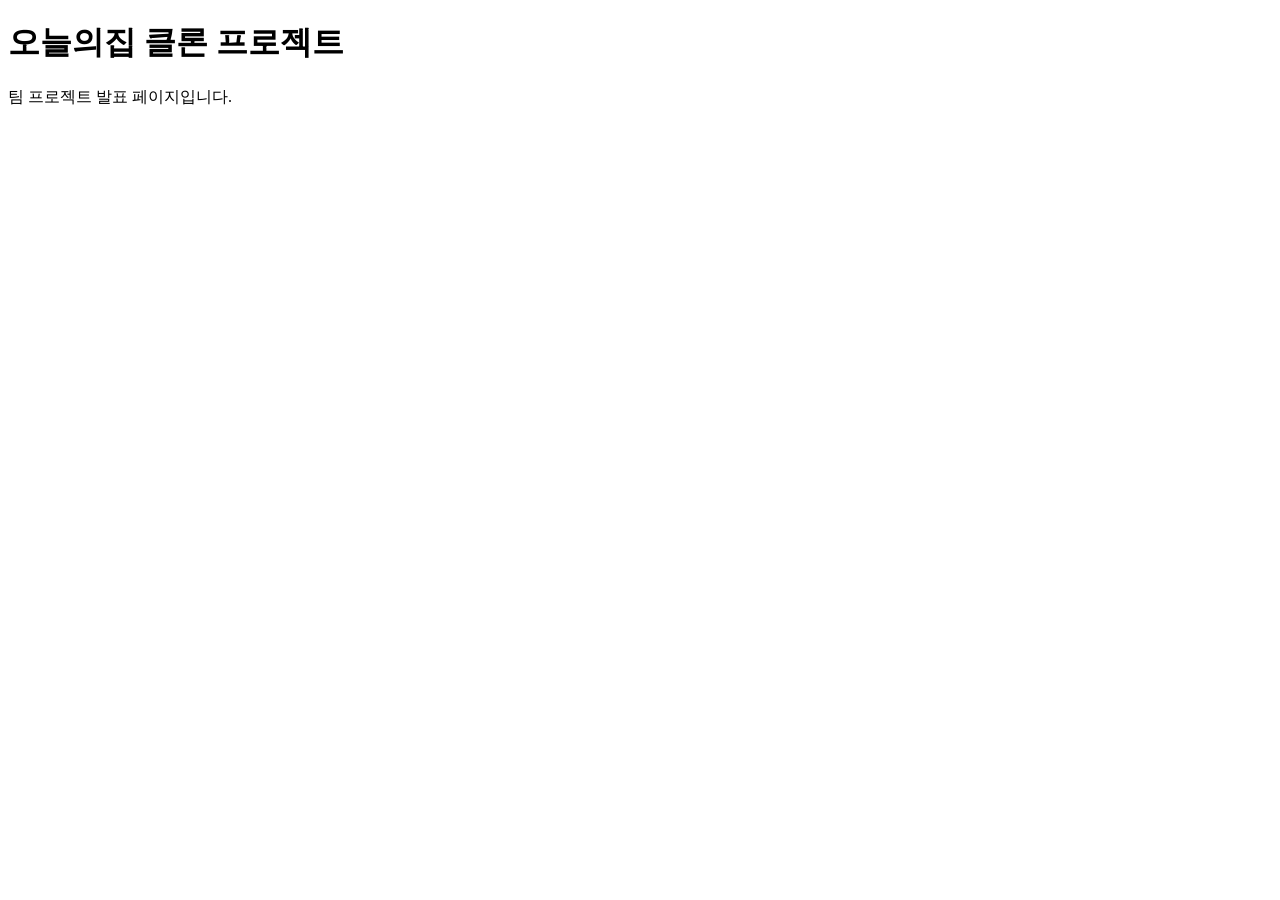
==== index.html @ 86ff6d26 "Add files via upload" ====
<!DOCTYPE html>
<html lang="ko">
<head>
  <meta charset="UTF-8">
  <meta name="viewport" content="width=device-width, initial-scale=1.0">

  <title>오늘의집 프로젝트</title>

  <link rel="stylesheet" href="./css/style.css">
</head>
<body>
  <h1>오늘의집 클론 프로젝트</h1>
  <p>팀 프로젝트 발표 페이지입니다.</p>

  <script src="./js/main.js"></script>
</body>
</html>
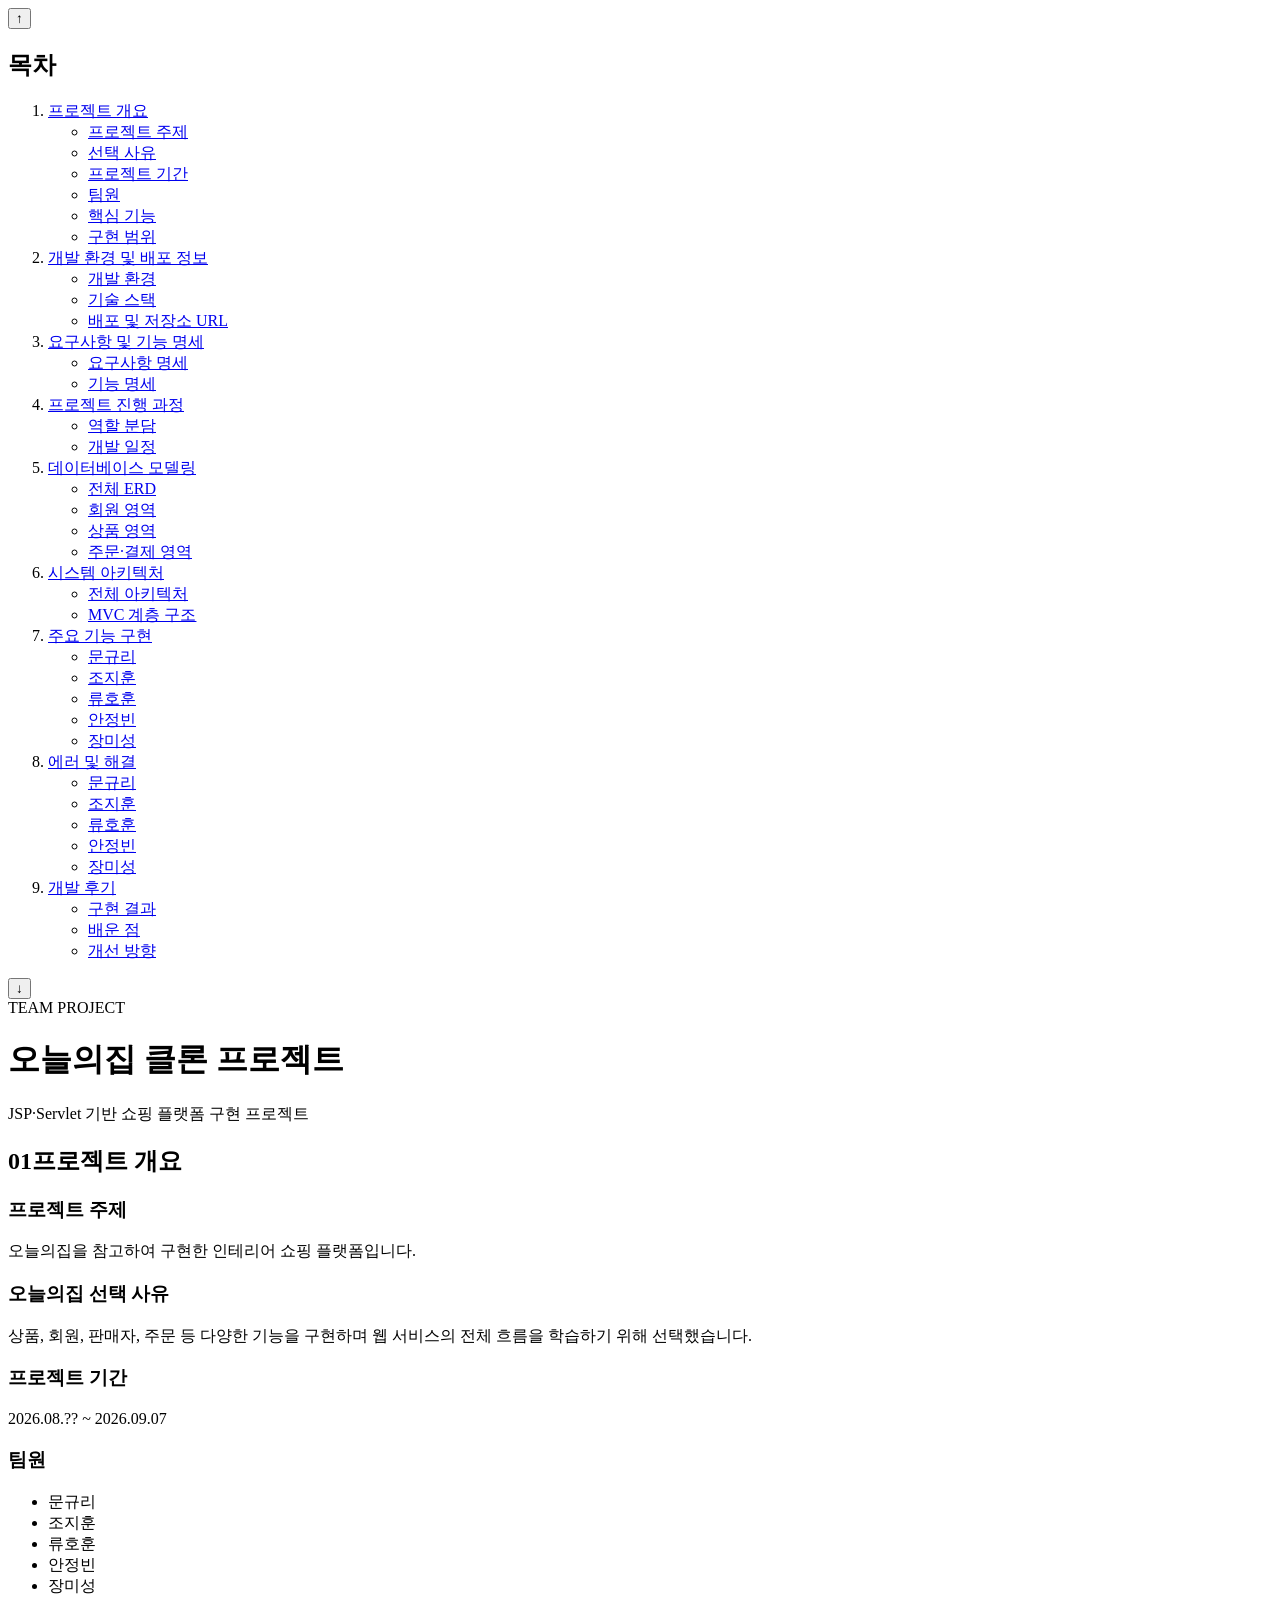
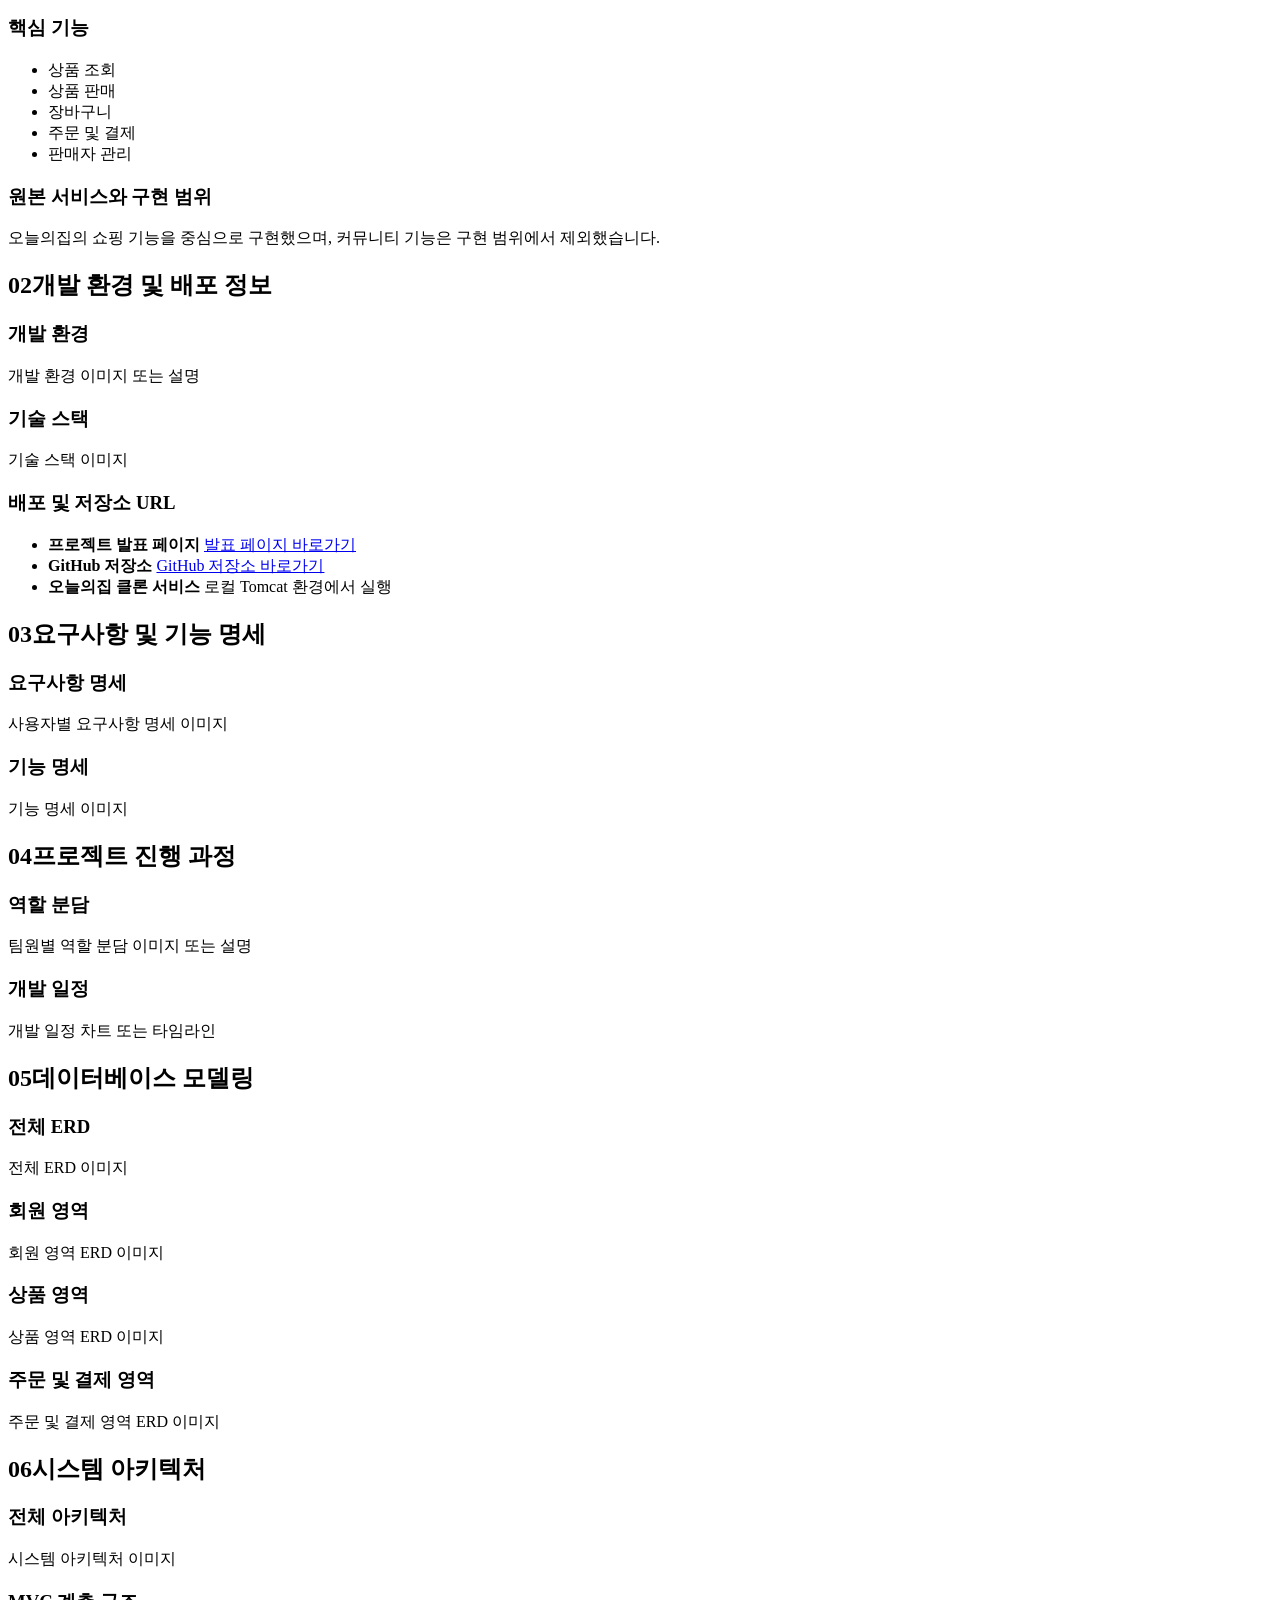
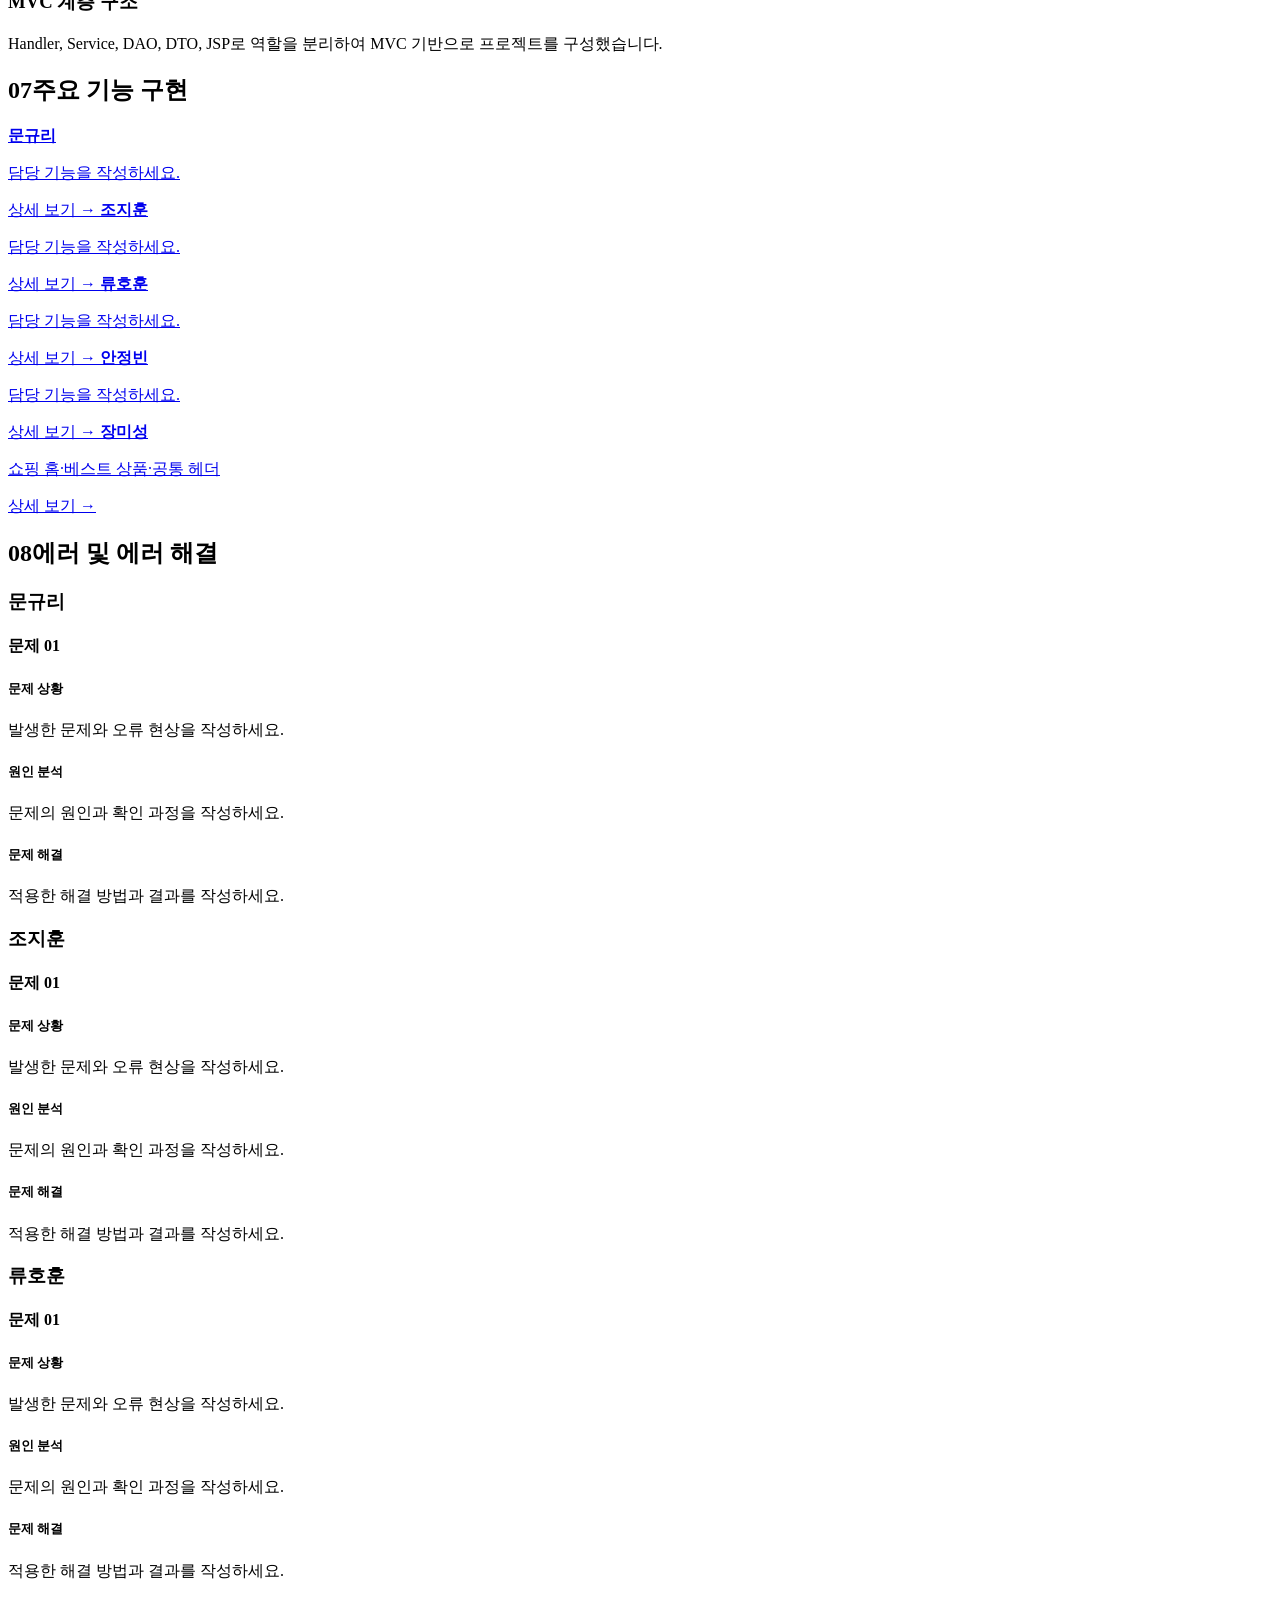
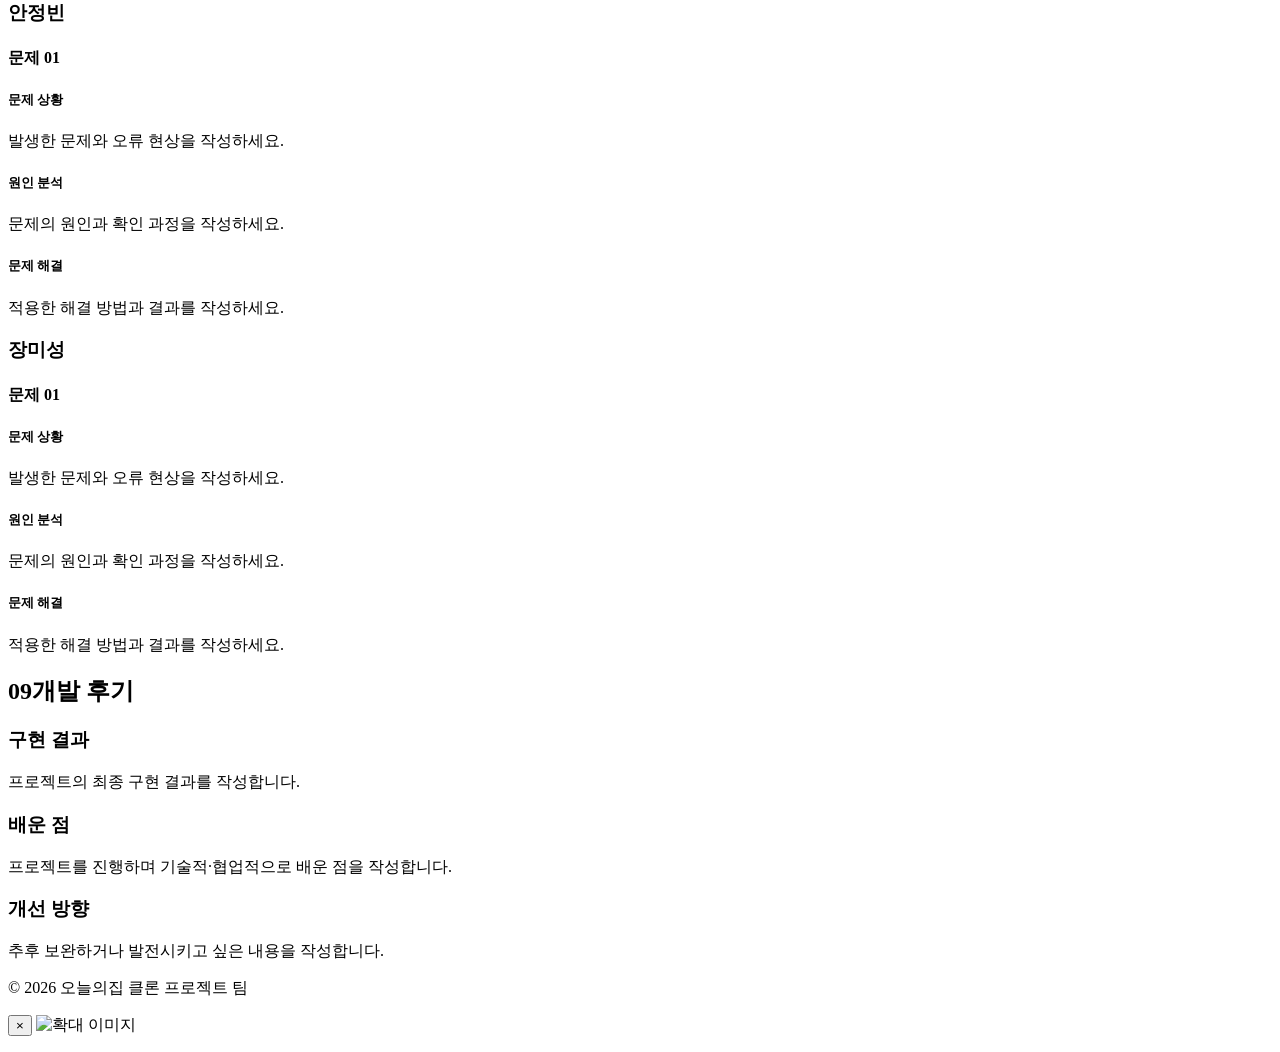
==== commit 1d758afa: "Add files via upload" ====
--- a/index.html
+++ b/index.html
@@ -1,17 +1,435 @@
+
 <!DOCTYPE html>
 <html lang="ko">
 <head>
   <meta charset="UTF-8">
   <meta name="viewport" content="width=device-width, initial-scale=1.0">
-
-  <title>오늘의집 프로젝트</title>
-
+  <title>오늘의집 프로젝트 프레젠테이션</title>
   <link rel="stylesheet" href="./css/style.css">
 </head>
+
 <body>
-  <h1>오늘의집 클론 프로젝트</h1>
-  <p>팀 프로젝트 발표 페이지입니다.</p>
+  <!-- 오른쪽 고정 목차 -->
+  <nav class="side-navigation" aria-label="발표 페이지 목차">
+    <button class="page-move-button move-top-button"
+            id="moveTopButton"
+            type="button"
+            aria-label="페이지 맨 위로 이동"
+            title="맨 위로">
+      <span aria-hidden="true">↑</span>
+    </button>
+
+    <h2>목차</h2>
+
+    <ol class="navigation-list">
+      <li class="navigation-item-with-submenu">
+        <a href="#overview">프로젝트 개요</a>
+        <ul class="navigation-submenu">
+          <li><a href="#overview-topic">프로젝트 주제</a></li>
+          <li><a href="#overview-choice">선택 사유</a></li>
+          <li><a href="#overview-period">프로젝트 기간</a></li>
+          <li><a href="#overview-members">팀원</a></li>
+          <li><a href="#overview-functions">핵심 기능</a></li>
+          <li><a href="#overview-scope">구현 범위</a></li>
+        </ul>
+      </li>
+      <li class="navigation-item-with-submenu">
+        <a href="#environment">개발 환경 및 배포 정보</a>
+        <ul class="navigation-submenu">
+          <li><a href="#environment-dev">개발 환경</a></li>
+          <li><a href="#environment-stack">기술 스택</a></li>
+          <li><a href="#environment-url">배포 및 저장소 URL</a></li>
+        </ul>
+      </li>
+      <li class="navigation-item-with-submenu">
+        <a href="#requirements">요구사항 및 기능 명세</a>
+        <ul class="navigation-submenu">
+          <li><a href="#requirements-user">요구사항 명세</a></li>
+          <li><a href="#requirements-function">기능 명세</a></li>
+        </ul>
+      </li>
+      <li class="navigation-item-with-submenu">
+        <a href="#schedule">프로젝트 진행 과정</a>
+        <ul class="navigation-submenu">
+          <li><a href="#schedule-role">역할 분담</a></li>
+          <li><a href="#schedule-timeline">개발 일정</a></li>
+        </ul>
+      </li>
+      <li class="navigation-item-with-submenu">
+        <a href="#database">데이터베이스 모델링</a>
+        <ul class="navigation-submenu">
+          <li><a href="#database-all">전체 ERD</a></li>
+          <li><a href="#database-member">회원 영역</a></li>
+          <li><a href="#database-product">상품 영역</a></li>
+          <li><a href="#database-order">주문·결제 영역</a></li>
+        </ul>
+      </li>
+      <li class="navigation-item-with-submenu">
+        <a href="#architecture">시스템 아키텍처</a>
+        <ul class="navigation-submenu">
+          <li><a href="#architecture-system">전체 아키텍처</a></li>
+          <li><a href="#architecture-mvc">MVC 계층 구조</a></li>
+        </ul>
+      </li>
+      <li class="navigation-item-with-submenu">
+        <a href="#features">주요 기능 구현</a>
+
+        <ul class="navigation-submenu">
+          <li><a href="#member-gyuri-card">문규리</a></li>
+          <li><a href="#member-jihoon-card">조지훈</a></li>
+          <li><a href="#member-hohun-card">류호훈</a></li>
+          <li><a href="#member-jeongbin-card">안정빈</a></li>
+          <li><a href="#member-miseong-card">장미성</a></li>
+        </ul>
+      </li>
+      <li class="navigation-item-with-submenu">
+        <a href="#troubleshooting">에러 및 해결</a>
+        <ul class="navigation-submenu">
+          <li><a href="#trouble-gyuri">문규리</a></li>
+          <li><a href="#trouble-jihoon">조지훈</a></li>
+          <li><a href="#trouble-hohun">류호훈</a></li>
+          <li><a href="#trouble-jeongbin">안정빈</a></li>
+          <li><a href="#trouble-miseong">장미성</a></li>
+        </ul>
+      </li>
+      <li class="navigation-item-with-submenu">
+        <a href="#review">개발 후기</a>
+        <ul class="navigation-submenu">
+          <li><a href="#review-result">구현 결과</a></li>
+          <li><a href="#review-learning">배운 점</a></li>
+          <li><a href="#review-improvement">개선 방향</a></li>
+        </ul>
+      </li>
+    </ol>
+
+    <button class="page-move-button move-bottom-button"
+            id="moveBottomButton"
+            type="button"
+            aria-label="페이지 맨 아래로 이동"
+            title="맨 아래로">
+      <span aria-hidden="true">↓</span>
+    </button>
+  </nav>
+
+  <!-- 전체 콘텐츠 -->
+  <main class="page-content">
+    <!-- 메인 소개 -->
+    <header class="main-header">
+      <span class="project-label">TEAM PROJECT</span>
+      <h1>오늘의집 클론 프로젝트</h1>
+      <p>JSP·Servlet 기반 쇼핑 플랫폼 구현 프로젝트</p>
+    </header>
+
+    <!-- 1. 프로젝트 개요 -->
+    <section id="overview" class="content-section">
+      <h2><span>01</span>프로젝트 개요</h2>
+
+      <div class="content-card">
+        <h3 id="overview-topic">프로젝트 주제</h3>
+        <p>오늘의집을 참고하여 구현한 인테리어 쇼핑 플랫폼입니다.</p>
+
+        <h3 id="overview-choice">오늘의집 선택 사유</h3>
+        <p>
+          상품, 회원, 판매자, 주문 등 다양한 기능을 구현하며
+          웹 서비스의 전체 흐름을 학습하기 위해 선택했습니다.
+        </p>
+
+        <h3 id="overview-period">프로젝트 기간</h3>
+        <p>2026.08.?? ~ 2026.09.07</p>
+
+        <h3 id="overview-members">팀원</h3>
+        <ul class="member-list">
+          <li>문규리</li>
+          <li>조지훈</li>
+          <li>류호훈</li>
+          <li>안정빈</li>
+          <li>장미성</li>
+        </ul>
+
+        <h3 id="overview-functions">핵심 기능</h3>
+        <ul class="tag-list">
+          <li>상품 조회</li>
+          <li>상품 판매</li>
+          <li>장바구니</li>
+          <li>주문 및 결제</li>
+          <li>판매자 관리</li>
+        </ul>
+
+        <h3 id="overview-scope">원본 서비스와 구현 범위</h3>
+        <p>
+          오늘의집의 쇼핑 기능을 중심으로 구현했으며,
+          커뮤니티 기능은 구현 범위에서 제외했습니다.
+        </p>
+      </div>
+    </section>
+
+    <!-- 2. 개발 환경 및 배포 정보 -->
+    <section id="environment" class="content-section">
+      <h2><span>02</span>개발 환경 및 배포 정보</h2>
+
+      <div class="content-card">
+        <h3 id="environment-dev">개발 환경</h3>
+        <p class="placeholder">개발 환경 이미지 또는 설명</p>
+
+        <h3 id="environment-stack">기술 스택</h3>
+        <p class="placeholder">기술 스택 이미지</p>
+
+        <h3 id="environment-url">배포 및 저장소 URL</h3>
+        <ul class="link-list">
+          <li>
+            <strong>프로젝트 발표 페이지</strong>
+            <a href="https://jmiseong.github.io/ohouse-project/"
+               target="_blank" rel="noopener noreferrer">
+              발표 페이지 바로가기
+            </a>
+          </li>
+
+          <li>
+            <strong>GitHub 저장소</strong>
+            <a href="https://github.com/hohun21/ohouse"
+               target="_blank" rel="noopener noreferrer">
+              GitHub 저장소 바로가기
+            </a>
+          </li>
+
+          <li>
+            <strong>오늘의집 클론 서비스</strong>
+            <span>로컬 Tomcat 환경에서 실행</span>
+          </li>
+        </ul>
+      </div>
+    </section>
+
+    <!-- 3. 요구사항 및 기능 명세 -->
+    <section id="requirements" class="content-section">
+      <h2><span>03</span>요구사항 및 기능 명세</h2>
+
+      <div class="content-card">
+        <h3 id="requirements-user">요구사항 명세</h3>
+        <p class="placeholder">사용자별 요구사항 명세 이미지</p>
+
+        <h3 id="requirements-function">기능 명세</h3>
+        <p class="placeholder">기능 명세 이미지</p>
+      </div>
+    </section>
+
+    <!-- 4. 프로젝트 진행 과정 -->
+    <section id="schedule" class="content-section">
+      <h2><span>04</span>프로젝트 진행 과정</h2>
+
+      <div class="content-card">
+        <h3 id="schedule-role">역할 분담</h3>
+        <p class="placeholder">팀원별 역할 분담 이미지 또는 설명</p>
+
+        <h3 id="schedule-timeline">개발 일정</h3>
+        <p class="placeholder">개발 일정 차트 또는 타임라인</p>
+      </div>
+    </section>
+
+    <!-- 5. 데이터베이스 모델링 -->
+    <section id="database" class="content-section">
+      <h2><span>05</span>데이터베이스 모델링</h2>
+
+      <div class="content-card">
+        <h3 id="database-all">전체 ERD</h3>
+        <p class="placeholder">전체 ERD 이미지</p>
+
+        <h3 id="database-member">회원 영역</h3>
+        <p class="placeholder">회원 영역 ERD 이미지</p>
+
+        <h3 id="database-product">상품 영역</h3>
+        <p class="placeholder">상품 영역 ERD 이미지</p>
+
+        <h3 id="database-order">주문 및 결제 영역</h3>
+        <p class="placeholder">주문 및 결제 영역 ERD 이미지</p>
+      </div>
+    </section>
+
+    <!-- 6. 시스템 아키텍처 -->
+    <section id="architecture" class="content-section">
+      <h2><span>06</span>시스템 아키텍처</h2>
+
+      <div class="content-card">
+        <h3 id="architecture-system">전체 아키텍처</h3>
+        <p class="placeholder">시스템 아키텍처 이미지</p>
+
+        <h3 id="architecture-mvc">MVC 계층 구조</h3>
+        <p>
+          Handler, Service, DAO, DTO, JSP로 역할을 분리하여
+          MVC 기반으로 프로젝트를 구성했습니다.
+        </p>
+      </div>
+    </section>
+
+    <!-- 7. 주요 기능 구현 -->
+    <section id="features" class="content-section">
+      <h2><span>07</span>주요 기능 구현</h2>
+
+      <div class="content-card">
+        <div class="member-feature-list">
+          <a id="member-gyuri-card"
+             class="member-feature-card"
+             href="./members/gyuri.html">
+            <strong>문규리</strong>
+            <p>담당 기능을 작성하세요.</p>
+            <span>상세 보기 →</span>
+          </a>
+
+          <a id="member-jihoon-card"
+             class="member-feature-card"
+             href="./members/jihoon.html">
+            <strong>조지훈</strong>
+            <p>담당 기능을 작성하세요.</p>
+            <span>상세 보기 →</span>
+          </a>
+
+          <a id="member-hohun-card"
+             class="member-feature-card"
+             href="./members/hohun.html">
+            <strong>류호훈</strong>
+            <p>담당 기능을 작성하세요.</p>
+            <span>상세 보기 →</span>
+          </a>
+
+          <a id="member-jeongbin-card"
+             class="member-feature-card"
+             href="./members/jeongbin.html">
+            <strong>안정빈</strong>
+            <p>담당 기능을 작성하세요.</p>
+            <span>상세 보기 →</span>
+          </a>
+
+          <a id="member-miseong-card"
+             class="member-feature-card"
+             href="./members/miseong.html">
+            <strong>장미성</strong>
+            <p>쇼핑 홈·베스트 상품·공통 헤더</p>
+            <span>상세 보기 →</span>
+          </a>
+        </div>
+      </div>
+    </section>
+
+    <!-- 8. 에러 및 해결 -->
+    <section id="troubleshooting" class="content-section">
+      <h2><span>08</span>에러 및 에러 해결</h2>
+
+      <div class="team-trouble-list">
+        <article id="trouble-gyuri" class="content-card team-trouble-group">
+          <h3>문규리</h3>
+          <div class="trouble-case-list">
+            <article class="trouble-case">
+              <h4 class="trouble-case-title">문제 01</h4>
+              <div class="trouble-grid">
+                <div><h5>문제 상황</h5><p>발생한 문제와 오류 현상을 작성하세요.</p></div>
+                <div><h5>원인 분석</h5><p>문제의 원인과 확인 과정을 작성하세요.</p></div>
+                <div><h5>문제 해결</h5><p>적용한 해결 방법과 결과를 작성하세요.</p></div>
+              </div>
+            </article>
+            <!-- 문제가 더 있다면 위 trouble-case article 전체를 복사하세요. -->
+          </div>
+        </article>
+
+        <article id="trouble-jihoon" class="content-card team-trouble-group">
+          <h3>조지훈</h3>
+          <div class="trouble-case-list">
+            <article class="trouble-case">
+              <h4 class="trouble-case-title">문제 01</h4>
+              <div class="trouble-grid">
+                <div><h5>문제 상황</h5><p>발생한 문제와 오류 현상을 작성하세요.</p></div>
+                <div><h5>원인 분석</h5><p>문제의 원인과 확인 과정을 작성하세요.</p></div>
+                <div><h5>문제 해결</h5><p>적용한 해결 방법과 결과를 작성하세요.</p></div>
+              </div>
+            </article>
+            <!-- 문제가 더 있다면 위 trouble-case article 전체를 복사하세요. -->
+          </div>
+        </article>
+
+        <article id="trouble-hohun" class="content-card team-trouble-group">
+          <h3>류호훈</h3>
+          <div class="trouble-case-list">
+            <article class="trouble-case">
+              <h4 class="trouble-case-title">문제 01</h4>
+              <div class="trouble-grid">
+                <div><h5>문제 상황</h5><p>발생한 문제와 오류 현상을 작성하세요.</p></div>
+                <div><h5>원인 분석</h5><p>문제의 원인과 확인 과정을 작성하세요.</p></div>
+                <div><h5>문제 해결</h5><p>적용한 해결 방법과 결과를 작성하세요.</p></div>
+              </div>
+            </article>
+            <!-- 문제가 더 있다면 위 trouble-case article 전체를 복사하세요. -->
+          </div>
+        </article>
+
+        <article id="trouble-jeongbin" class="content-card team-trouble-group">
+          <h3>안정빈</h3>
+          <div class="trouble-case-list">
+            <article class="trouble-case">
+              <h4 class="trouble-case-title">문제 01</h4>
+              <div class="trouble-grid">
+                <div><h5>문제 상황</h5><p>발생한 문제와 오류 현상을 작성하세요.</p></div>
+                <div><h5>원인 분석</h5><p>문제의 원인과 확인 과정을 작성하세요.</p></div>
+                <div><h5>문제 해결</h5><p>적용한 해결 방법과 결과를 작성하세요.</p></div>
+              </div>
+            </article>
+            <!-- 문제가 더 있다면 위 trouble-case article 전체를 복사하세요. -->
+          </div>
+        </article>
+
+        <article id="trouble-miseong" class="content-card team-trouble-group">
+          <h3>장미성</h3>
+          <div class="trouble-case-list">
+            <article class="trouble-case">
+              <h4 class="trouble-case-title">문제 01</h4>
+              <div class="trouble-grid">
+                <div><h5>문제 상황</h5><p>발생한 문제와 오류 현상을 작성하세요.</p></div>
+                <div><h5>원인 분석</h5><p>문제의 원인과 확인 과정을 작성하세요.</p></div>
+                <div><h5>문제 해결</h5><p>적용한 해결 방법과 결과를 작성하세요.</p></div>
+              </div>
+            </article>
+            <!-- 문제가 더 있다면 위 trouble-case article 전체를 복사하세요. -->
+          </div>
+        </article>
+      </div>
+    </section>
+
+    <!-- 9. 개발 후기 -->
+    <section id="review" class="content-section">
+      <h2><span>09</span>개발 후기</h2>
+
+      <div class="content-card">
+        <h3 id="review-result">구현 결과</h3>
+        <p>프로젝트의 최종 구현 결과를 작성합니다.</p>
+
+        <h3 id="review-learning">배운 점</h3>
+        <p>프로젝트를 진행하며 기술적·협업적으로 배운 점을 작성합니다.</p>
+
+        <h3 id="review-improvement">개선 방향</h3>
+        <p>추후 보완하거나 발전시키고 싶은 내용을 작성합니다.</p>
+      </div>
+    </section>
+
+    <footer>
+      <p>© 2026 오늘의집 클론 프로젝트 팀</p>
+    </footer>
+  </main>
+
+  <!-- 이미지 전체 화면 확대 모달 -->
+  <div class="image-modal" id="imageModal" aria-hidden="true">
+    <button class="image-modal-close"
+            id="imageModalClose"
+            type="button"
+            aria-label="확대 이미지 닫기">
+      &times;
+    </button>
+
+    <img class="image-modal-content"
+         id="imageModalContent"
+         src=""
+         alt="확대 이미지">
+
+    <p class="image-modal-caption" id="imageModalCaption"></p>
+  </div>
 
   <script src="./js/main.js"></script>
 </body>
-</html>+</html>
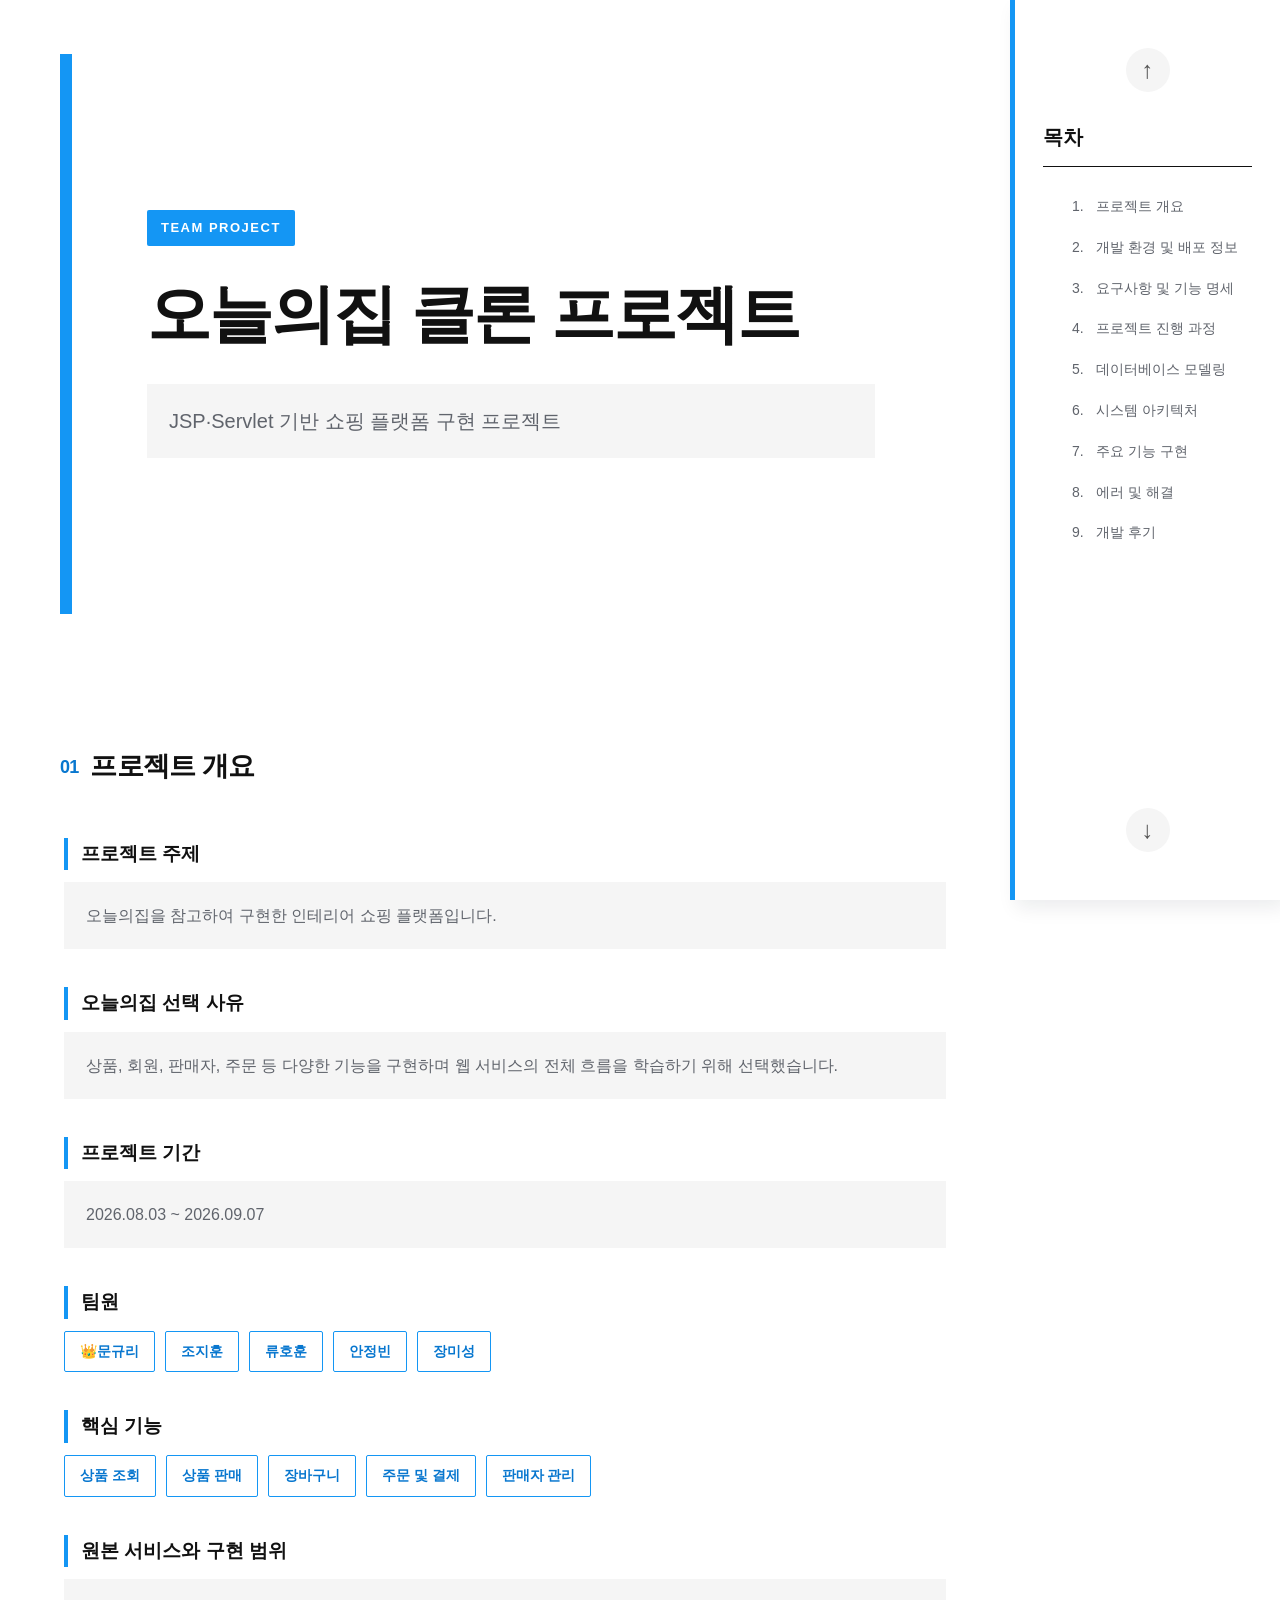
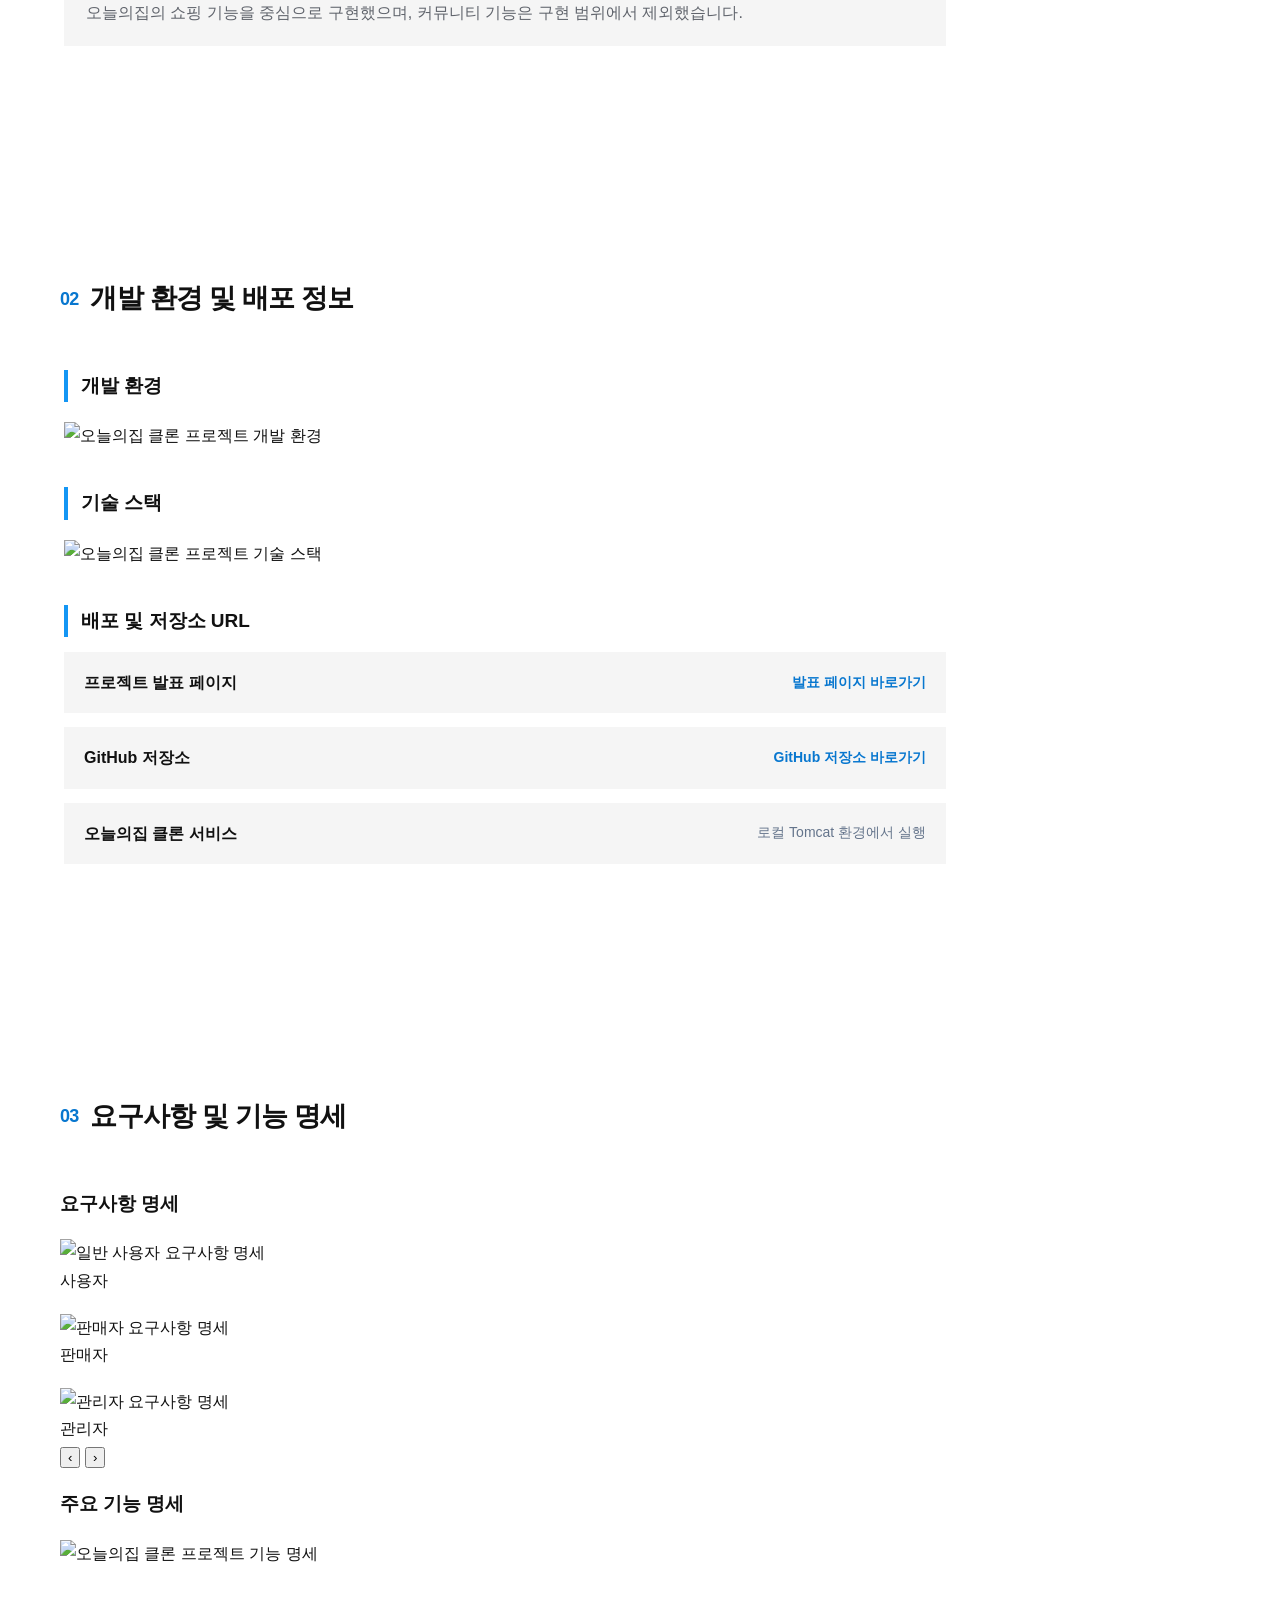
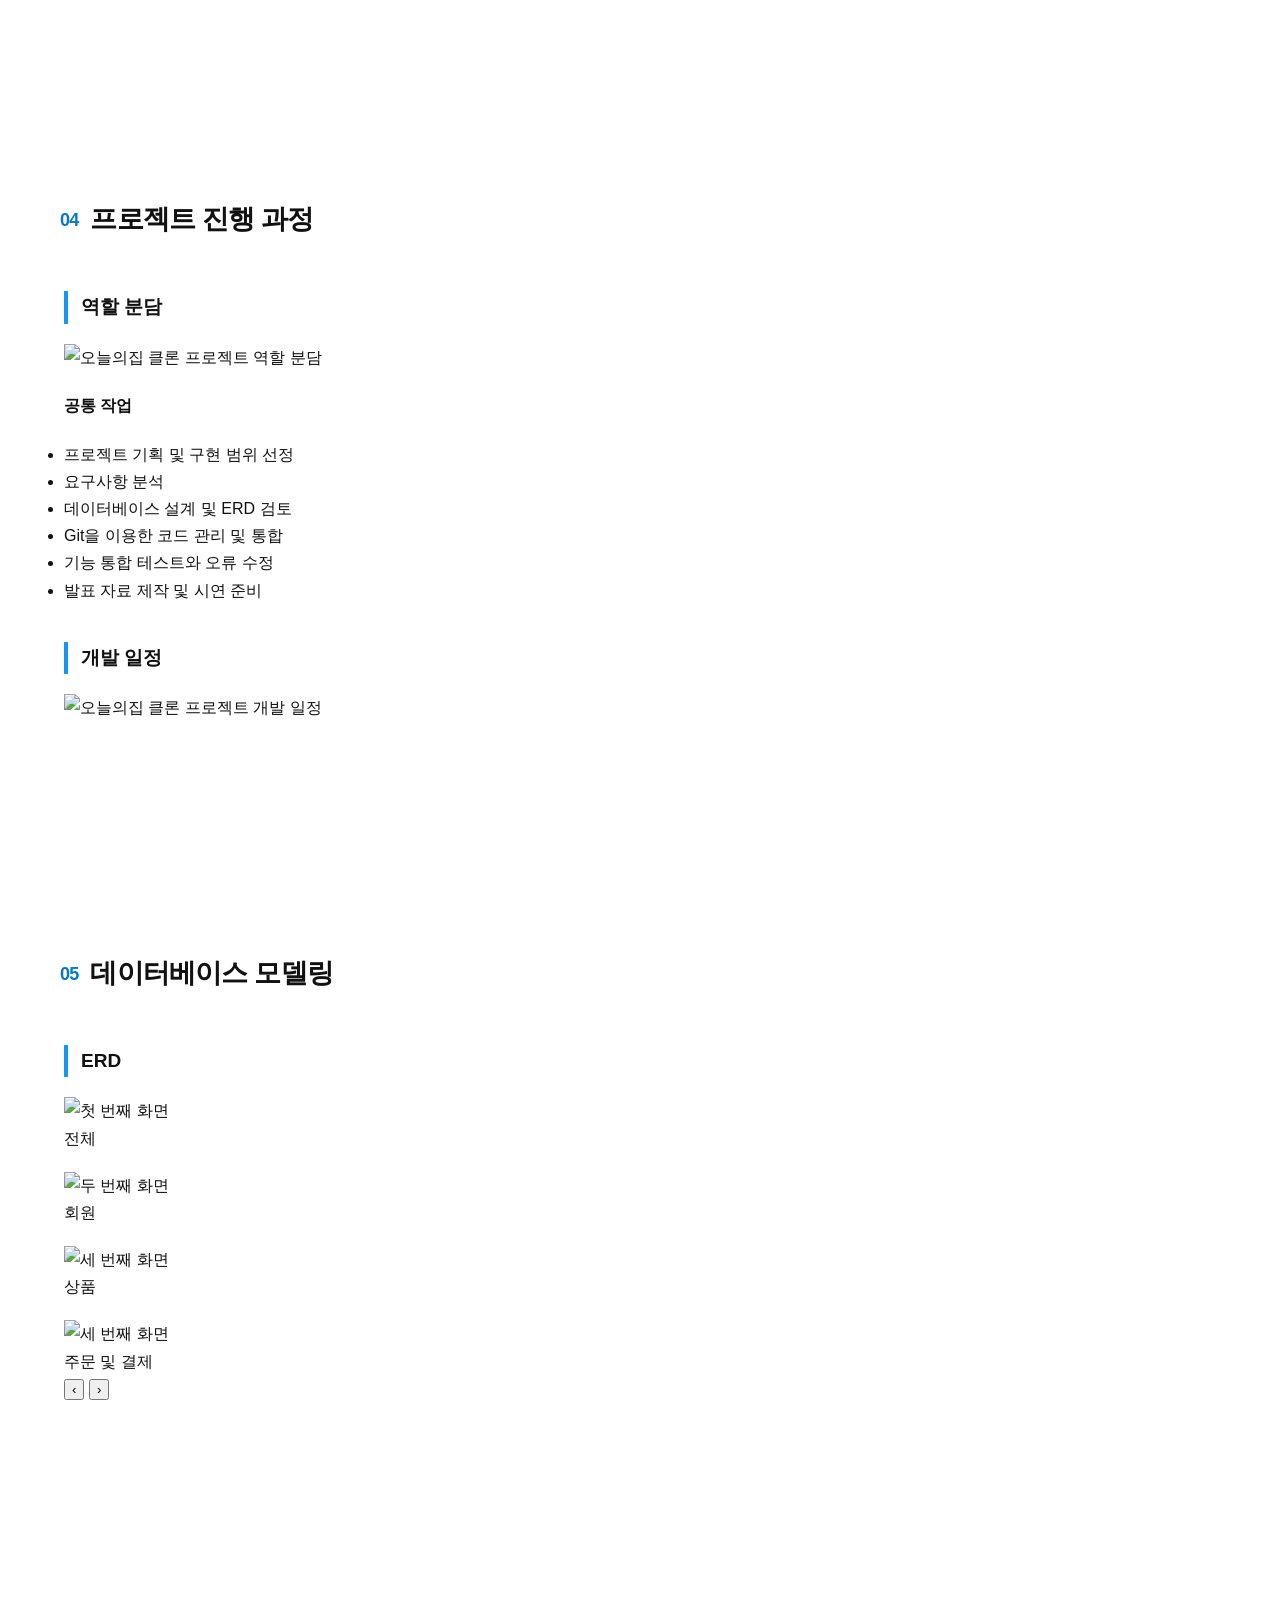
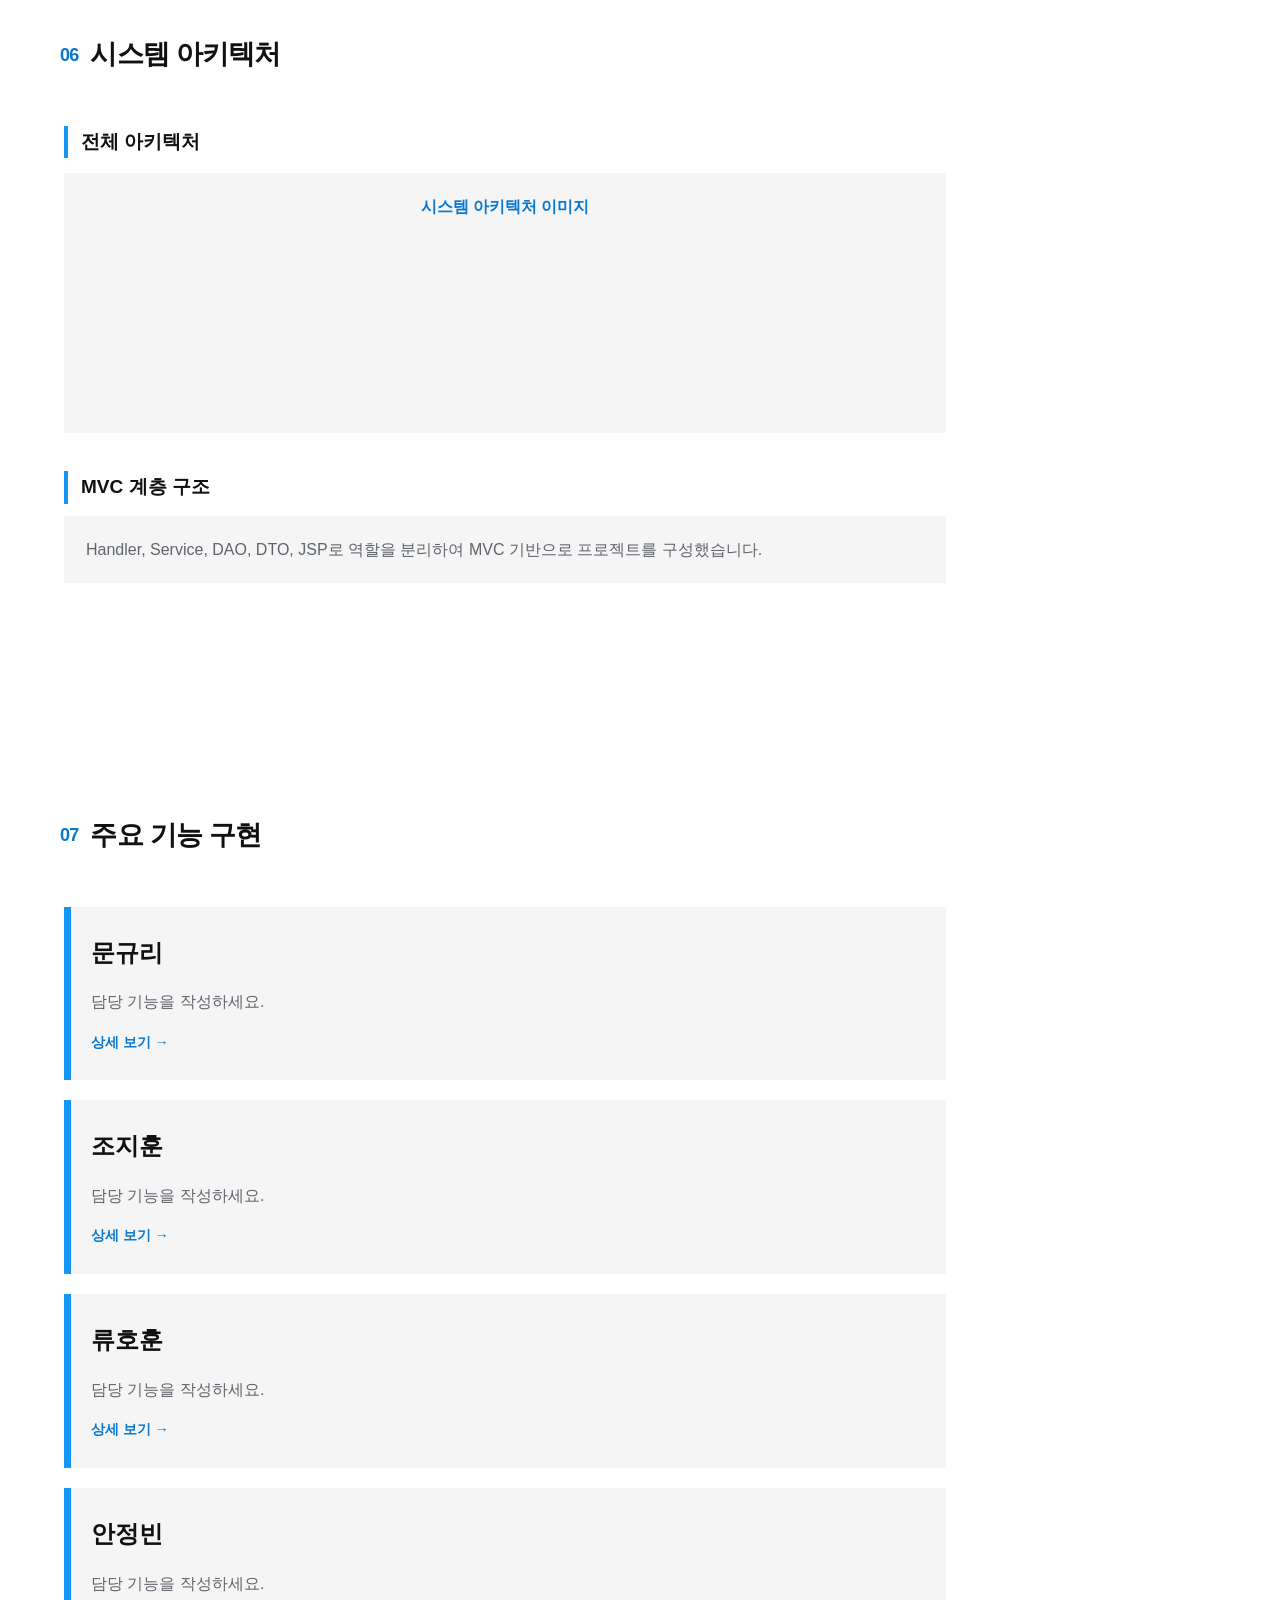
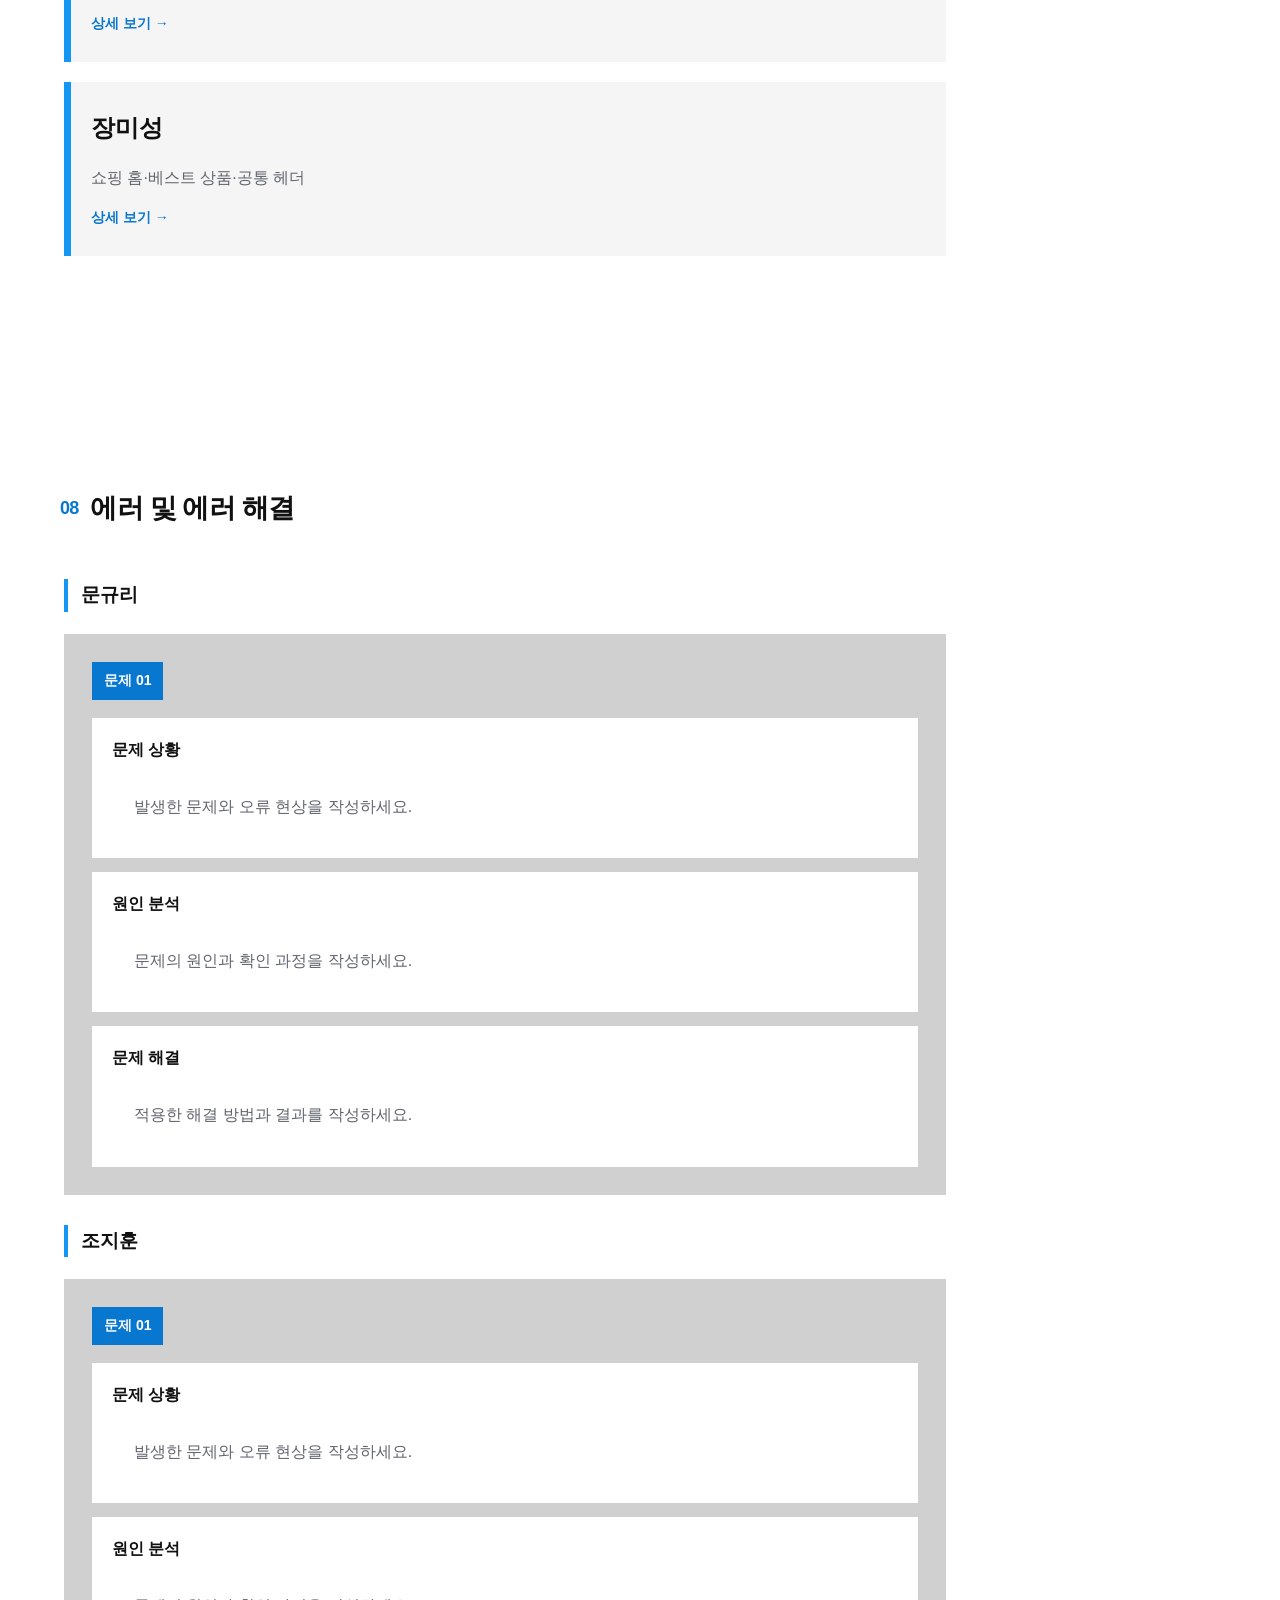
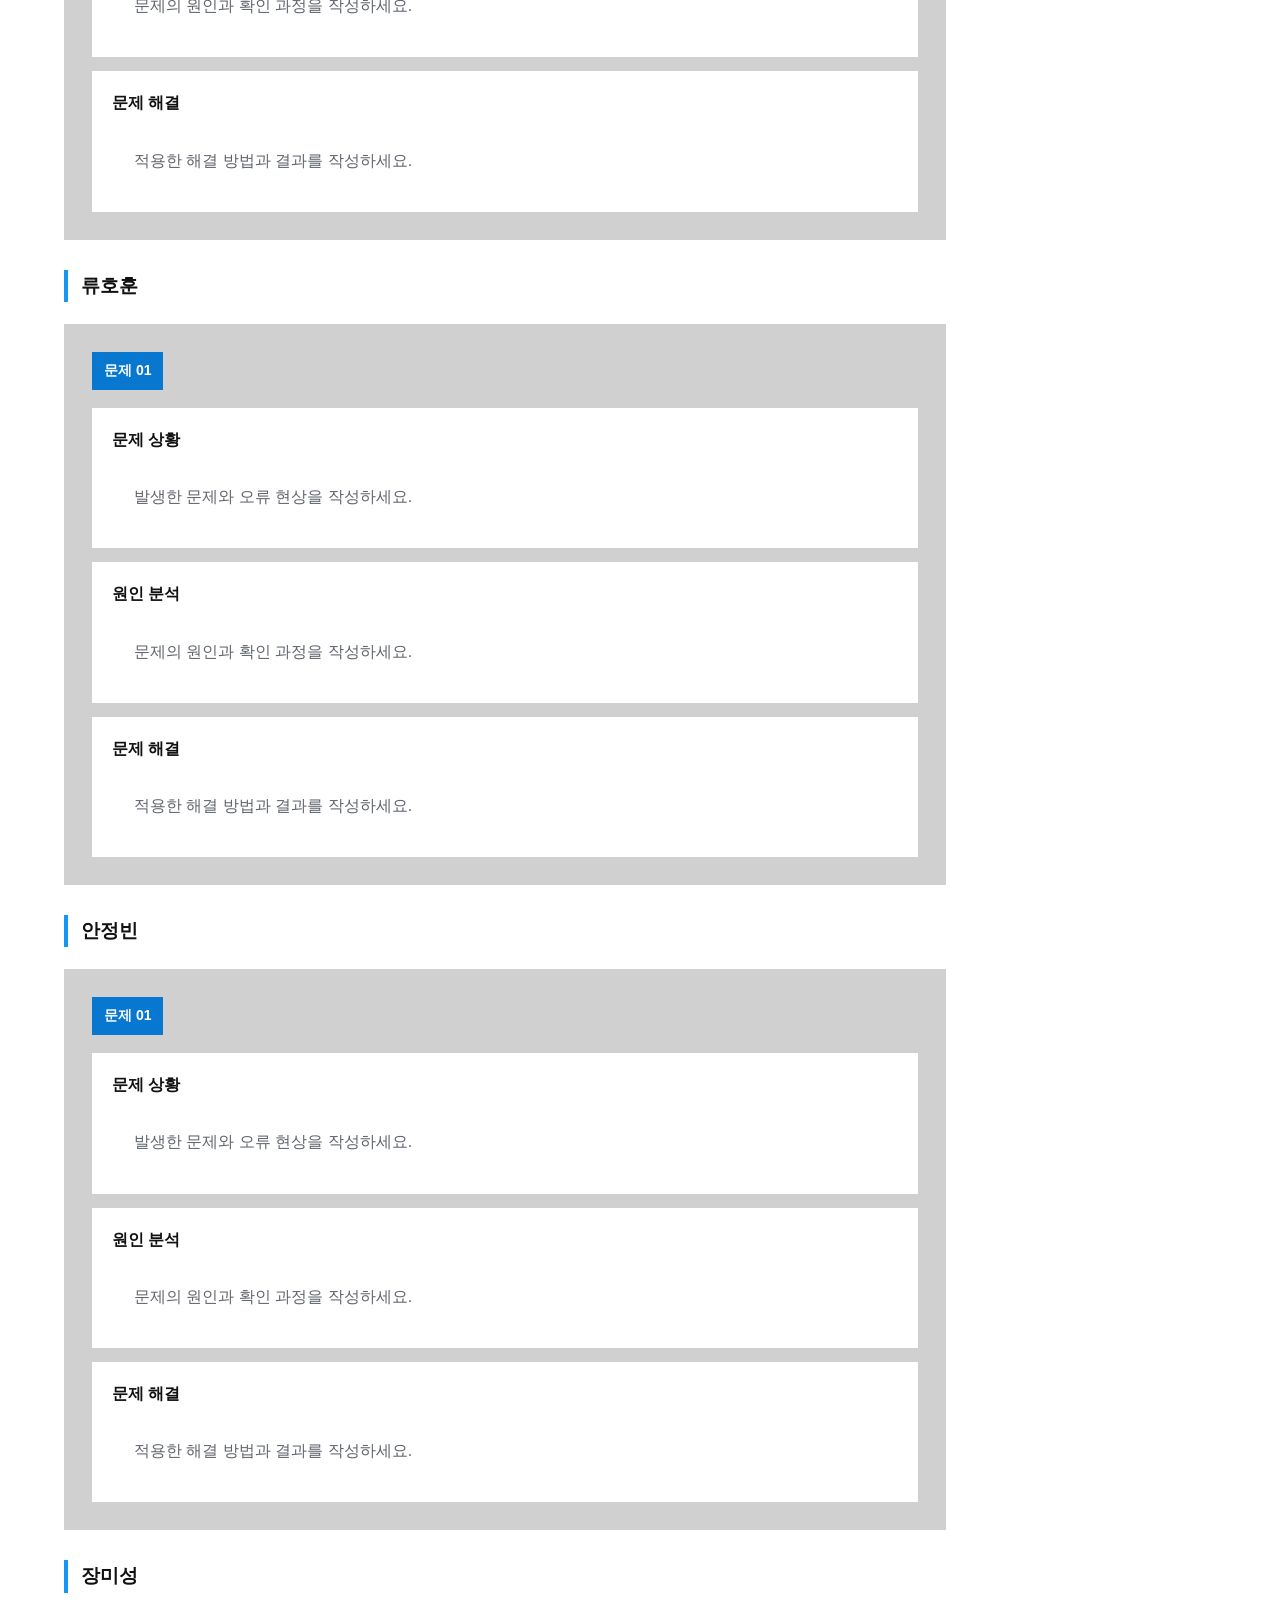
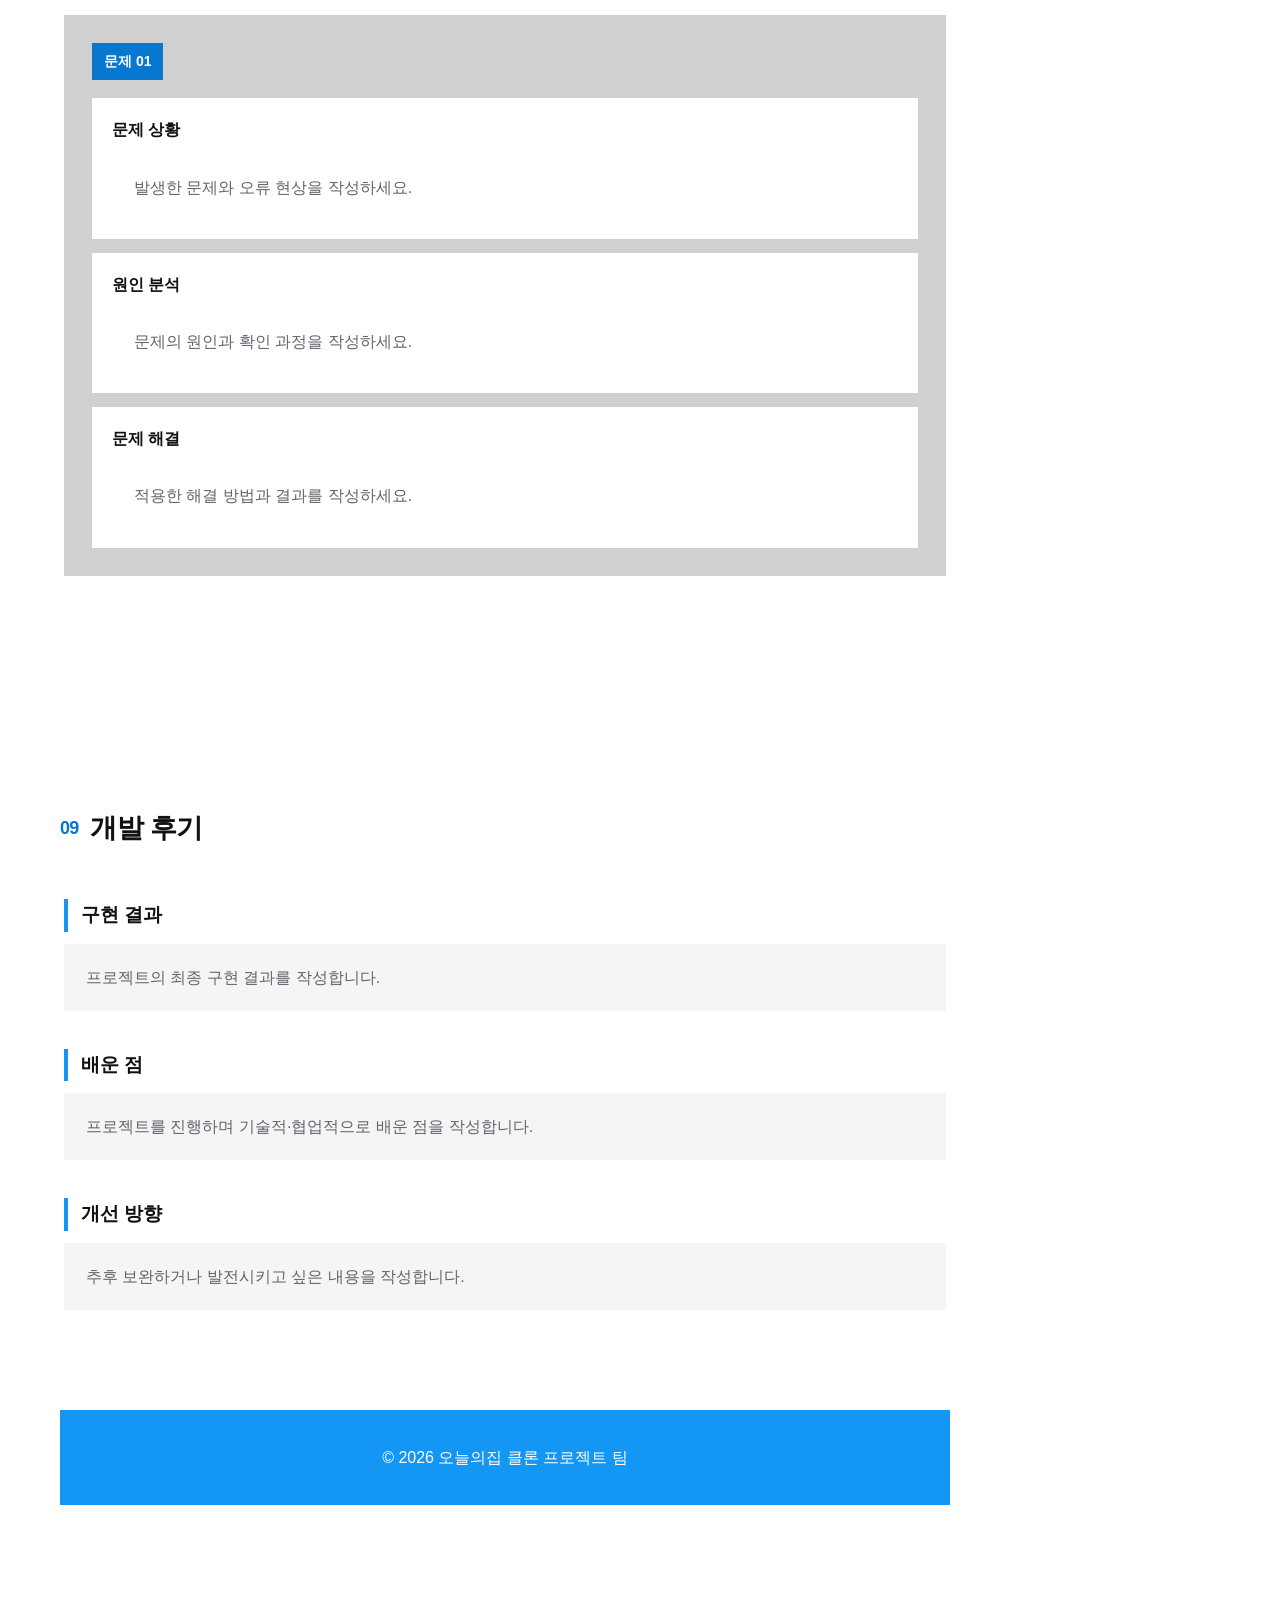
==== commit d3b14525: "Add files via upload" ====
--- a/index.html
+++ b/index.html
@@ -135,11 +135,11 @@
         </p>
 
         <h3 id="overview-period">프로젝트 기간</h3>
-        <p>2026.08.?? ~ 2026.09.07</p>
+        <p>2026.08.03 ~ 2026.09.07</p>
 
         <h3 id="overview-members">팀원</h3>
         <ul class="member-list">
-          <li>문규리</li>
+          <li>👑문규리</li>
           <li>조지훈</li>
           <li>류호훈</li>
           <li>안정빈</li>
@@ -169,10 +169,18 @@
 
       <div class="content-card">
         <h3 id="environment-dev">개발 환경</h3>
-        <p class="placeholder">개발 환경 이미지 또는 설명</p>
-
+		<img
+		  class="section-image"
+		  src="./images/development-environment.svg"
+		  alt="오늘의집 클론 프로젝트 개발 환경"
+		>
+		
         <h3 id="environment-stack">기술 스택</h3>
-        <p class="placeholder">기술 스택 이미지</p>
+        <img
+		  class="section-image"
+		  src="./images/technology-stack.svg"
+		  alt="오늘의집 클론 프로젝트 기술 스택"
+		>
 
         <h3 id="environment-url">배포 및 저장소 URL</h3>
         <ul class="link-list">
@@ -203,14 +211,45 @@
     <!-- 3. 요구사항 및 기능 명세 -->
     <section id="requirements" class="content-section">
       <h2><span>03</span>요구사항 및 기능 명세</h2>
-
-      <div class="content-card">
         <h3 id="requirements-user">요구사항 명세</h3>
-        <p class="placeholder">사용자별 요구사항 명세 이미지</p>
-
-        <h3 id="requirements-function">기능 명세</h3>
-        <p class="placeholder">기능 명세 이미지</p>
-      </div>
+        <div class="image-slider" data-slider>
+		  <div class="slider-viewport">
+		    <div class="slider-track">
+		      <div class="slider-item">
+		        <img class="section-image"
+				     src="./images/requirements-user.svg"
+				     alt="일반 사용자 요구사항 명세">
+		        <span class="slider-caption">사용자</span>
+		      </div>
+		
+		      <div class="slider-item">
+		        <img class="section-image"
+				     src="./images/requirements-seller.svg"
+				     alt="판매자 요구사항 명세">
+		        <span class="slider-caption">판매자</span>
+		      </div>
+		
+		      <div class="slider-item">
+		        <img class="section-image"
+				     src="./images/requirements-admin.svg"
+				     alt="관리자 요구사항 명세">
+		        <span class="slider-caption">관리자</span>
+		      </div>
+		    </div>
+		
+		    <button class="slider-button slider-prev" type="button" aria-label="이전 이미지" > ‹ </button>
+		    <button class="slider-button slider-next" type="button" aria-label="다음 이미지"> › </button>
+		  </div>
+		
+		  <div class="slider-dots" aria-label="이미지 선택"></div>
+		</div>
+        
+        <h3 id="requirements-function">주요 기능 명세</h3>
+        <img
+		  class="section-image"
+		  src="./images/functional-specification.svg"
+		  alt="오늘의집 클론 프로젝트 기능 명세"
+		>
     </section>
 
     <!-- 4. 프로젝트 진행 과정 -->
@@ -219,10 +258,30 @@
 
       <div class="content-card">
         <h3 id="schedule-role">역할 분담</h3>
-        <p class="placeholder">팀원별 역할 분담 이미지 또는 설명</p>
+        <img
+		  class="section-image"
+		  src="./images/role-assignment.svg"
+		  alt="오늘의집 클론 프로젝트 역할 분담"
+		>
+		<div class="common-work-container">
+		  <h4>공통 작업</h4>
+		
+		  <ul>
+		    <li>프로젝트 기획 및 구현 범위 선정</li>
+		    <li>요구사항 분석</li>
+		    <li>데이터베이스 설계 및 ERD 검토</li>
+		    <li>Git을 이용한 코드 관리 및 통합</li>
+		    <li>기능 통합 테스트와 오류 수정</li>
+		    <li>발표 자료 제작 및 시연 준비</li>
+		  </ul>
+		</div>
 
         <h3 id="schedule-timeline">개발 일정</h3>
-        <p class="placeholder">개발 일정 차트 또는 타임라인</p>
+        <img
+		  class="section-image"
+		  src="./images/development-timeline.svg"
+		  alt="오늘의집 클론 프로젝트 개발 일정"
+		>
       </div>
     </section>
 
@@ -231,17 +290,53 @@
       <h2><span>05</span>데이터베이스 모델링</h2>
 
       <div class="content-card">
-        <h3 id="database-all">전체 ERD</h3>
-        <p class="placeholder">전체 ERD 이미지</p>
-
-        <h3 id="database-member">회원 영역</h3>
-        <p class="placeholder">회원 영역 ERD 이미지</p>
-
-        <h3 id="database-product">상품 영역</h3>
-        <p class="placeholder">상품 영역 ERD 이미지</p>
-
-        <h3 id="database-order">주문 및 결제 영역</h3>
-        <p class="placeholder">주문 및 결제 영역 ERD 이미지</p>
+        <h3 id="database-all">ERD</h3>
+        <div class="image-slider" data-slider>
+		  <div class="slider-viewport">
+		    <div class="slider-track">
+		      <div class="slider-item">
+		        <img
+		          class="section-image"
+		          src="./images/example1.png"
+		          alt="첫 번째 화면"
+		        >
+		        <span class="slider-caption">전체</span>
+		      </div>
+		
+		      <div class="slider-item">
+		        <img
+		          class="section-image"
+		          src="./images/example2.png"
+		          alt="두 번째 화면"
+		        >
+		        <span class="slider-caption">회원</span>
+		      </div>
+		
+		      <div class="slider-item">
+		        <img
+		          class="section-image"
+		          src="./images/example3.png"
+		          alt="세 번째 화면"
+		        >
+		        <span class="slider-caption">상품</span>
+		      </div>
+		      
+		      <div class="slider-item">
+		        <img
+		          class="section-image"
+		          src="./images/example3.png"
+		          alt="세 번째 화면"
+		        >
+		        <span class="slider-caption">주문 및 결제</span>
+		      </div>
+		    </div>
+		
+		    <button class="slider-button slider-prev" type="button" aria-label="이전 이미지" > ‹ </button>
+		    <button class="slider-button slider-next" type="button" aria-label="다음 이미지"> › </button>
+		  </div>
+		
+		  <div class="slider-dots" aria-label="이미지 선택"></div>
+		</div>
       </div>
     </section>
 
@@ -413,22 +508,51 @@
     </footer>
   </main>
 
-  <!-- 이미지 전체 화면 확대 모달 -->
-  <div class="image-modal" id="imageModal" aria-hidden="true">
-    <button class="image-modal-close"
-            id="imageModalClose"
-            type="button"
-            aria-label="확대 이미지 닫기">
-      &times;
-    </button>
-
-    <img class="image-modal-content"
-         id="imageModalContent"
-         src=""
-         alt="확대 이미지">
-
-    <p class="image-modal-caption" id="imageModalCaption"></p>
-  </div>
+	<!-- 이미지 전체 화면 확대 모달 -->
+	<div
+	  class="image-modal"
+	  id="imageModal"
+	  aria-hidden="true"
+	>
+	  <button
+	    class="image-modal-close"
+	    id="imageModalClose"
+	    type="button"
+	    aria-label="확대 이미지 닫기"
+	  >
+	    &times;
+	  </button>
+	
+	  <button
+	    class="image-modal-button image-modal-prev"
+	    id="imageModalPrev"
+	    type="button"
+	    aria-label="이전 이미지"
+	  >
+	    ‹
+	  </button>
+	
+	  <img
+	    class="image-modal-content"
+	    id="imageModalContent"
+	    src=""
+	    alt="확대 이미지"
+	  >
+	
+	  <button
+	    class="image-modal-button image-modal-next"
+	    id="imageModalNext"
+	    type="button"
+	    aria-label="다음 이미지"
+	  >
+	    ›
+	  </button>
+	
+	  <p
+	    class="image-modal-caption"
+	    id="imageModalCaption"
+	  ></p>
+	</div>
 
   <script src="./js/main.js"></script>
 </body>
--- a/css/style.css
+++ b/css/style.css
@@ -0,0 +1,1079 @@
+
+/* 기본 설정 */
+* {
+  box-sizing: border-box;
+}
+
+html {
+  scroll-behavior: smooth;
+}
+
+body {
+  margin: 0;
+  color: #1f2937;
+  background-color: #f5f9ff;
+  font-family: Pretendard, "Noto Sans KR", Arial, sans-serif;
+  line-height: 1.7;
+}
+
+a {
+  color: inherit;
+  text-decoration: none;
+}
+
+ul,
+ol {
+  margin: 0;
+  padding: 0;
+}
+
+/* 오른쪽 고정 목차 */
+.side-navigation {
+  position: fixed;
+  top: 50%;
+  right: 30px;
+  z-index: 100;
+  width: 245px;
+  padding: 25px 25px 28px;
+  background-color: #ffffff;
+  border: 1px solid #dbeafe;
+  border-radius: 18px;
+  box-shadow: 0 12px 35px rgba(37, 99, 235, 0.12);
+  transform: translateY(-50%);
+}
+
+.side-navigation h2 {
+  margin: 0 0 16px;
+  padding-bottom: 12px;
+  color: #2563eb;
+  font-size: 20px;
+  border-bottom: 2px solid #dbeafe;
+}
+
+.side-navigation ol {
+  padding-left: 22px;
+}
+
+.side-navigation li {
+  margin: 7px 0;
+  color: #64748b;
+  font-size: 14px;
+}
+
+.side-navigation a {
+  display: block;
+  padding: 5px 7px;
+  border-radius: 7px;
+  transition: color 0.2s, background-color 0.2s, transform 0.2s;
+}
+
+.side-navigation a:hover,
+.side-navigation a.active {
+  color: #ffffff;
+  background-color: #2563eb;
+  font-weight: 700;
+}
+
+.side-navigation a:hover {
+  transform: translateX(-3px);
+}
+
+/* 메인 콘텐츠 */
+.page-content {
+  width: calc(100% - 330px);
+  max-width: 1200px;
+  margin: 0;
+  padding: 70px 70px 100px;
+}
+
+/* 메인 헤더 */
+.main-header {
+  min-height: 400px;
+  padding: 85px 65px;
+  color: #ffffff;
+  background: linear-gradient(135deg, #0f4cbd 0%, #2563eb 55%, #60a5fa 100%);
+  border-radius: 28px;
+  box-shadow: 0 18px 50px rgba(37, 99, 235, 0.25);
+}
+
+.project-label {
+  display: inline-block;
+  margin-bottom: 18px;
+  padding: 7px 15px;
+  color: #1d4ed8;
+  background-color: #ffffff;
+  border-radius: 20px;
+  font-size: 13px;
+  font-weight: 700;
+  letter-spacing: 1.5px;
+}
+
+.main-header h1 {
+  margin: 0 0 18px;
+  font-size: clamp(38px, 5vw, 64px);
+  line-height: 1.25;
+}
+
+.main-header p {
+  margin: 0;
+  color: #dbeafe;
+  font-size: 20px;
+}
+
+/* 공통 섹션 */
+.content-section {
+  min-height: 650px;
+  padding: 100px 0 20px;
+  scroll-margin-top: 30px;
+}
+
+.content-section > h2 {
+  display: flex;
+  align-items: center;
+  gap: 15px;
+  margin: 0 0 30px;
+  color: #172554;
+  font-size: 32px;
+}
+
+.content-section > h2 span {
+  display: inline-flex;
+  align-items: center;
+  justify-content: center;
+  width: 55px;
+  height: 55px;
+  color: #ffffff;
+  background-color: #2563eb;
+  border-radius: 16px;
+  font-size: 17px;
+}
+
+.content-card {
+  padding: 42px 45px;
+  background-color: #ffffff;
+  border: 1px solid #e0ecff;
+  border-radius: 22px;
+  box-shadow: 0 10px 35px rgba(30, 64, 175, 0.07);
+}
+
+.content-card h3 {
+  margin: 35px 0 10px;
+  color: #1d4ed8;
+  font-size: 20px;
+}
+
+.content-card h3:first-child {
+  margin-top: 0;
+}
+
+.content-card p {
+  margin: 0;
+  color: #64748b;
+}
+
+/* 팀원 및 기능 목록 */
+.member-list,
+.tag-list {
+  display: flex;
+  flex-wrap: wrap;
+  gap: 10px;
+  margin-top: 12px;
+  list-style: none;
+}
+
+.member-list li,
+.tag-list li {
+  padding: 8px 15px;
+  color: #1d4ed8;
+  background-color: #eff6ff;
+  border: 1px solid #bfdbfe;
+  border-radius: 20px;
+  font-size: 14px;
+  font-weight: 600;
+}
+
+/* 링크 목록 */
+.link-list {
+  display: grid;
+  gap: 14px;
+  margin-top: 15px;
+  list-style: none;
+}
+
+.link-list li {
+  display: flex;
+  align-items: center;
+  justify-content: space-between;
+  gap: 20px;
+  padding: 17px 20px;
+  background-color: #f8fbff;
+  border: 1px solid #dbeafe;
+  border-radius: 12px;
+}
+
+.link-list a {
+  color: #2563eb;
+  font-size: 14px;
+  font-weight: 700;
+}
+
+.link-list a:hover {
+  text-decoration: underline;
+}
+
+.link-list span {
+  color: #64748b;
+  font-size: 14px;
+}
+
+/* 임시 이미지 영역 */
+.placeholder {
+  display: flex;
+  align-items: center;
+  justify-content: center;
+  min-height: 220px;
+  margin-top: 15px !important;
+  padding: 30px;
+  color: #2563eb !important;
+  background-color: #eff6ff;
+  border: 2px dashed #93c5fd;
+  border-radius: 15px;
+  font-weight: 600;
+  text-align: center;
+}
+
+/* 실제 이미지 공통 스타일 */
+.section-image {
+  display: block;
+  width: 100%;
+  height: auto;
+  margin-top: 20px;
+  border: 1px solid #dbeafe;
+  border-radius: 15px;
+}
+
+/* 푸터 */
+footer {
+  margin-top: 100px;
+  padding: 30px;
+  color: #94a3b8;
+  text-align: center;
+}
+
+/* 반응형 */
+@media (max-width: 1100px) {
+  .side-navigation {
+    right: 15px;
+    width: 220px;
+  }
+
+  .page-content {
+    width: calc(100% - 260px);
+    padding: 40px 30px 80px;
+  }
+}
+
+@media (max-width: 800px) {
+  .side-navigation {
+    position: sticky;
+    top: 0;
+    width: 100%;
+    padding: 15px 20px;
+    border-radius: 0;
+    transform: none;
+  }
+
+  .side-navigation h2 {
+    display: none;
+  }
+
+  .side-navigation ol {
+    display: flex;
+    gap: 8px;
+    overflow-x: auto;
+    padding: 0;
+    list-style: none;
+  }
+
+  .side-navigation li {
+    flex-shrink: 0;
+    margin: 0;
+  }
+
+  .side-navigation a {
+    padding: 7px 12px;
+    color: #1d4ed8;
+    background-color: #eff6ff;
+    font-size: 12px;
+  }
+
+  .page-content {
+    width: 100%;
+    padding: 25px 18px 70px;
+  }
+
+  .main-header {
+    min-height: 330px;
+    padding: 60px 30px;
+  }
+
+  .main-header p {
+    font-size: 16px;
+  }
+
+  .content-section {
+    min-height: auto;
+    padding-top: 75px;
+  }
+
+  .content-section > h2 {
+    font-size: 24px;
+  }
+
+  .content-card {
+    padding: 28px 22px;
+  }
+
+  .link-list li {
+    align-items: flex-start;
+    flex-direction: column;
+    gap: 5px;
+  }
+}
+
+/* =========================================================
+   메인 페이지 팀원 기능 카드
+========================================================= */
+.member-feature-list {
+  display: grid;
+  grid-template-columns: 1fr;
+  gap: 20px;
+  width: 100%;
+}
+
+.member-feature-card {
+  position: relative;
+  display: flex;
+  min-height: 150px;
+  width: 100%;
+  min-width: 0;
+  padding: 26px 20px;
+  flex-direction: column;
+  justify-content: space-between;
+  background-color: #f5f5f5;
+  border-left: 7px solid var(--ohouse-blue);
+  scroll-margin-top: 80px;
+  transition: transform 0.25s ease, box-shadow 0.25s ease;
+}
+
+.member-feature-card:hover,
+.member-feature-card:focus-visible {
+  transform: translateY(-5px);
+  box-shadow: 0 12px 26px rgba(15, 23, 42, 0.1);
+}
+
+.member-feature-card strong {
+  color: var(--text-main);
+  font-size: 24px;
+}
+
+.member-feature-card p {
+  margin: 15px 0 !important;
+  padding: 0 !important;
+  background-color: transparent !important;
+}
+
+.member-feature-card span {
+  color: var(--ohouse-blue-dark);
+  font-size: 14px;
+  font-weight: 750;
+}
+
+/* =========================================================
+   팀원 상세 페이지 공통 레이아웃
+========================================================= */
+.member-header {
+  min-height: 440px;
+  padding: 70px 68px;
+  display: flex;
+  flex-direction: column;
+  justify-content: center;
+  background-color: #ffffff;
+  border-left: 12px solid var(--ohouse-blue);
+}
+
+.member-header .member-name {
+  width: auto;
+  margin: 0 0 8px;
+  padding: 0;
+  color: var(--ohouse-blue-dark);
+  background-color: transparent;
+  font-size: 22px;
+  font-weight: 800;
+}
+
+.member-header h1 {
+  max-width: 760px;
+  margin: 0 0 35px;
+  color: var(--text-main);
+  font-size: clamp(38px, 5vw, 62px);
+  line-height: 1.3;
+  letter-spacing: -2px;
+}
+
+.member-header-back,
+.member-back-button,
+.member-final-back {
+  display: inline-flex;
+  align-items: center;
+  justify-content: center;
+  width: fit-content;
+  color: var(--ohouse-blue-dark);
+  font-weight: 750;
+}
+
+.member-header-back {
+  padding: 12px 18px;
+  background-color: #f5f5f5;
+}
+
+.member-header-back:hover,
+.member-final-back:hover {
+  color: #ffffff;
+  background-color: var(--ohouse-blue);
+}
+
+.member-back-button {
+  width: 100%;
+  margin-top: 18px;
+  padding: 11px 10px;
+  background-color: #f5f5f5;
+  font-size: 13px;
+}
+
+/* 팀원 페이지에서는 돌아가기 버튼을 목차 항목 바로 아래에 배치 */
+.member-navigation .navigation-list {
+  flex: 0 0 auto;
+}
+
+.member-back-button:hover {
+  color: #ffffff;
+  background-color: var(--ohouse-blue);
+}
+
+.member-final-back {
+  margin-top: 40px;
+  padding: 15px 20px;
+  background-color: #f5f5f5;
+}
+
+.code-block {
+  margin: 18px 0 0;
+  padding: 28px;
+  overflow-x: auto;
+  color: #e8eef5;
+  background-color: #172033;
+  font-family: Consolas, "Courier New", monospace;
+  font-size: 14px;
+  line-height: 1.7;
+}
+
+.trouble-grid {
+  display: grid;
+  grid-template-columns: 1fr;
+  gap: 14px;
+}
+
+.trouble-case-list {
+  display: grid;
+  gap: 22px;
+}
+
+.trouble-case {
+  width: 100%;
+  padding: 28px;
+  background-color: #d0d0d0 !important;
+}
+
+.trouble-case-title {
+  display: inline-block;
+  margin: 0 0 18px;
+  padding: 7px 12px;
+  color: #ffffff;
+  background-color: var(--ohouse-blue-dark);
+  font-size: 14px;
+}
+
+.trouble-case h5 {
+  margin: 0 0 10px;
+  color: var(--text-main);
+  font-size: 16px;
+}
+
+.trouble-case .trouble-grid > div {
+  padding: 18px 20px;
+  background-color: #ffffff !important;
+}
+
+.team-trouble-list {
+  display: grid;
+  gap: 30px;
+}
+
+.team-trouble-group {
+  scroll-margin-top: 80px;
+}
+
+.team-trouble-group > h3 {
+  margin: 0 0 22px;
+  color: var(--ohouse-blue-dark);
+  font-size: 25px;
+}
+
+.team-trouble-group .trouble-grid > div {
+  min-width: 0;
+}
+
+.team-trouble-group p {
+  margin: 0 !important;
+  background-color: #ffffff !important;
+}
+
+.trouble-grid article {
+  padding: 5px 0;
+}
+
+.trouble-grid article h3:first-child {
+  margin-top: 0;
+}
+
+@media (max-width: 900px) {
+}
+
+@media (max-width: 800px) {
+  .member-header {
+    min-height: 380px;
+    padding: 55px 30px;
+  }
+
+  .member-navigation .member-back-button {
+    display: none;
+  }
+}
+
+/* =========================================================
+   최종 디자인 보정
+   흰색 프레젠테이션 템플릿 + 오늘의집 파란색 포인트
+========================================================= */
+
+:root {
+  --ohouse-blue: #1496f4;
+  --ohouse-blue-dark: #0877cf;
+  --text-main: #111111;
+  --text-sub: #60646c;
+  --line: #d9dde3;
+  --soft-blue: #f1fbfe;
+  --white: #ffffff;
+}
+
+body {
+  color: var(--text-main);
+  background-color: var(--white);
+}
+
+/* 오른쪽 목차도 카드보다는 얇고 단정한 패널 형태로 표시 */
+.side-navigation {
+  top: 0;
+  right: 0;
+  bottom: 0;
+  display: flex;
+  flex-direction: column;
+  width: 270px;
+  height: 100vh;
+  padding: 48px 28px;
+  background-color: var(--white);
+  border: 0;
+  border-left: 5px solid var(--ohouse-blue);
+  border-radius: 0;
+  box-shadow: 6px 8px 18px rgba(15, 23, 42, 0.08);
+  overflow-y: auto;
+  transform: none;
+}
+
+.side-navigation ol {
+  flex: 1;
+}
+
+/* 기본 목록 번호 대신 링크 안에서 번호를 생성 */
+.navigation-list {
+  padding: 0;
+  list-style: none;
+  counter-reset: navigation-number;
+}
+
+.navigation-list > li {
+  counter-increment: navigation-number;
+}
+
+.navigation-list > li > a {
+  display: flex;
+  align-items: center;
+  width: 100%;
+}
+
+.navigation-list > li > a::before {
+  min-width: 24px;
+  content: counter(navigation-number) ".";
+}
+
+/* 맨 위·맨 아래 이동 버튼 */
+.page-move-button {
+  display: flex;
+  align-items: center;
+  justify-content: center;
+  align-self: center;
+  width: 44px;
+  height: 44px;
+  min-height: 44px;
+  padding: 0;
+  color: #555555;
+  background-color: #f5f5f5;
+  border: 0;
+  border-radius: 50%;
+  cursor: pointer;
+  font-family: inherit;
+  font-size: 14px;
+  font-weight: 750;
+  transition: color 0.2s, background-color 0.2s, transform 0.2s;
+}
+
+.page-move-button span {
+  font-size: 24px;
+  line-height: 1;
+}
+
+.page-move-button:hover {
+  color: var(--ohouse-blue-dark);
+  background-color: #e9e9e9;
+}
+
+.move-top-button:hover {
+  transform: translateY(-2px);
+}
+
+.move-bottom-button {
+  margin-top: 24px;
+}
+
+.move-bottom-button:hover {
+  transform: translateY(2px);
+}
+
+.side-navigation h2 {
+  margin-top: 28px;
+  color: var(--text-main);
+  border-bottom: 1px solid var(--text-main);
+}
+
+.side-navigation li {
+  color: var(--text-sub);
+}
+
+.side-navigation a {
+  border-radius: 2px;
+}
+
+.side-navigation a:hover,
+.side-navigation a.active {
+  color: var(--white);
+  background-color: var(--ohouse-blue);
+}
+
+/* 링크 안에 번호가 들어가므로 번호와 제목이 함께 파란색으로 표시됨 */
+.navigation-list > li > a:hover::before,
+.navigation-list > li > a.active::before {
+  color: var(--white);
+}
+
+/* 상위 목차 클릭 시 아래 목차를 밀어내며 펼쳐지는 아코디언 */
+.navigation-item-with-submenu {
+  position: relative;
+}
+
+.navigation-submenu {
+  width: 100%;
+  max-height: 0;
+  margin: 0;
+  padding: 0 10px 0 24px;
+  overflow: hidden;
+  list-style: none;
+  visibility: hidden;
+  opacity: 0;
+  pointer-events: none;
+  background-color: #ffffff;
+  transform: translateY(-10px);
+  transition:
+    max-height 0.18s ease,
+    padding 0.16s ease,
+    margin 0.16s ease,
+    opacity 0.12s ease,
+    transform 0.16s ease,
+    visibility 0s linear 0.18s;
+}
+
+.navigation-item-with-submenu.submenu-open .navigation-submenu {
+  max-height: 400px;
+  margin: 6px 0 10px;
+  padding: 8px 10px 8px 24px;
+  visibility: visible;
+  opacity: 1;
+  pointer-events: auto;
+  transform: translateY(0);
+  transition:
+    max-height 0.42s ease,
+    padding 0.38s ease,
+    margin 0.38s ease,
+    opacity 0.3s ease,
+    transform 0.38s ease,
+    visibility 0s linear 0s;
+}
+
+.navigation-submenu li {
+  opacity: 0;
+  transform: translateY(-8px);
+  transition: opacity 0.1s ease, transform 0.14s ease;
+}
+
+.navigation-item-with-submenu.submenu-open .navigation-submenu li {
+  opacity: 1;
+  transform: translateY(0);
+  transition-duration: 0.25s, 0.32s;
+}
+
+.navigation-item-with-submenu.submenu-open .navigation-submenu li:nth-child(1) {
+  transition-delay: 0.04s;
+}
+
+.navigation-item-with-submenu.submenu-open .navigation-submenu li:nth-child(2) {
+  transition-delay: 0.07s;
+}
+
+.navigation-item-with-submenu.submenu-open .navigation-submenu li:nth-child(3) {
+  transition-delay: 0.10s;
+}
+
+.navigation-item-with-submenu.submenu-open .navigation-submenu li:nth-child(4) {
+  transition-delay: 0.13s;
+}
+
+.navigation-item-with-submenu.submenu-open .navigation-submenu li:nth-child(5) {
+  transition-delay: 0.16s;
+}
+
+.navigation-item-with-submenu.submenu-open .navigation-submenu li:nth-child(6) {
+  transition-delay: 0.19s;
+}
+
+.side-navigation .navigation-submenu li {
+  margin: 3px 0;
+  font-size: 12px;
+}
+
+.side-navigation .navigation-submenu a {
+  position: relative;
+  padding: 5px 8px 5px 15px;
+  color: #747474;
+  background-color: transparent;
+}
+
+.side-navigation .navigation-submenu a::before {
+  position: absolute;
+  top: 50%;
+  left: 2px;
+  width: 5px;
+  height: 5px;
+  background-color: #c8c8c8;
+  border-radius: 50%;
+  content: "";
+  transform: translateY(-50%);
+}
+
+.side-navigation .navigation-submenu a:hover {
+  color: var(--ohouse-blue-dark);
+  background-color: #f5f5f5;
+  transform: none;
+}
+
+.side-navigation .navigation-submenu a:hover::before {
+  background-color: var(--ohouse-blue);
+}
+
+/* 발표 자료처럼 콘텐츠의 최대 폭을 제한 */
+.page-content {
+  width: calc(100% - 270px);
+  max-width: 1280px;
+  padding: 54px 60px 100px;
+}
+
+/* 표지: 흰 배경과 파란색 세로선만 사용 */
+.main-header {
+  position: relative;
+  display: flex;
+  min-height: 560px;
+  padding: 80px 75px;
+  flex-direction: column;
+  justify-content: center;
+  color: var(--text-main);
+  background: var(--white);
+  border: 0;
+  border-left: 12px solid var(--ohouse-blue);
+  border-radius: 0;
+  box-shadow: none;
+}
+
+.main-header::after {
+  display: none;
+}
+
+.project-label {
+  width: fit-content;
+  margin-bottom: 28px;
+  padding: 7px 14px;
+  color: var(--white);
+  background-color: var(--ohouse-blue);
+  border-radius: 2px;
+}
+
+.main-header h1 {
+  max-width: 760px;
+  color: var(--text-main);
+  font-size: clamp(40px, 5vw, 66px);
+  font-weight: 800;
+  letter-spacing: -2px;
+}
+
+.main-header p {
+  color: var(--text-sub);
+}
+
+/* 테두리 대신 넉넉한 여백으로 목차 영역을 구분 */
+.content-section {
+  min-height: auto;
+  padding: 130px 0 20px;
+  margin-bottom: 80px;
+}
+
+.content-section > h2 {
+  position: relative;
+  gap: 12px;
+  margin-bottom: 48px;
+  padding-bottom: 0;
+  color: var(--text-main);
+  font-size: 27px;
+  font-weight: 750;
+  letter-spacing: -0.8px;
+  border-bottom: 0;
+}
+
+.content-section > h2::after {
+  display: none;
+}
+
+.content-section > h2 span {
+  width: auto;
+  height: auto;
+  color: var(--ohouse-blue-dark);
+  background: transparent;
+  border-radius: 0;
+  font-size: 18px;
+  font-weight: 800;
+}
+
+.content-card {
+  min-height: auto;
+  padding: 0 4px;
+  background-color: var(--white);
+  border: 0;
+  border-radius: 0;
+  box-shadow: none;
+}
+
+.content-card h3 {
+  margin-top: 38px;
+  padding-left: 13px;
+  color: var(--text-main);
+  border-left: 4px solid var(--ohouse-blue);
+  font-size: 19px;
+}
+
+.content-card p {
+  color: var(--text-sub);
+}
+
+/* 본문 설명 문단을 모두 동일한 회색 영역으로 표시 */
+.main-header p,
+.content-section p {
+  display: block;
+  width: 100%;
+  margin-top: 12px;
+  padding: 20px 22px;
+  color: var(--text-sub);
+  background-color: #f5f5f5;
+}
+
+.member-list li,
+.tag-list li {
+  color: var(--ohouse-blue-dark);
+  background-color: var(--white);
+  border: 1px solid var(--ohouse-blue);
+  border-radius: 2px;
+}
+
+.link-list li {
+  background-color: #f5f5f5;
+  border: 0;
+  border-radius: 0;
+}
+
+.link-list a {
+  color: var(--ohouse-blue-dark);
+}
+
+.placeholder {
+  min-height: 260px;
+  color: var(--ohouse-blue-dark) !important;
+  background-color: #f5f5f5;
+  border: 0;
+  border-radius: 0;
+}
+
+.section-image {
+  border: 0;
+  border-radius: 0;
+  cursor: zoom-in;
+  transition: opacity 0.2s;
+}
+
+/* 주요 기능 안의 기능별 위치 */
+.feature-detail {
+  padding-top: 30px;
+  margin-bottom: 150px;
+  scroll-margin-top: 40px;
+}
+
+.feature-detail:last-child {
+  margin-bottom: 0;
+}
+
+.section-image:hover {
+  opacity: 0.85;
+}
+
+/* 이미지 전체 화면 확대 */
+.image-modal {
+  position: fixed;
+  inset: 0;
+  z-index: 1000;
+  display: none;
+  align-items: center;
+  justify-content: center;
+  padding: 50px;
+  background-color: rgba(0, 0, 0, 0.92);
+}
+
+.image-modal.open {
+  display: flex;
+}
+
+.image-modal-content {
+  display: block;
+  max-width: 95vw;
+  max-height: 88vh;
+  object-fit: contain;
+}
+
+.image-modal-close {
+  position: absolute;
+  top: 18px;
+  right: 30px;
+  padding: 0;
+  color: #ffffff;
+  background: transparent;
+  border: 0;
+  cursor: pointer;
+  font-size: 52px;
+  font-weight: 300;
+  line-height: 1;
+}
+
+.image-modal-close:hover {
+  color: var(--ohouse-blue);
+}
+
+.image-modal-caption {
+  position: absolute;
+  bottom: 16px;
+  left: 50%;
+  margin: 0;
+  color: #ffffff;
+  font-size: 14px;
+  transform: translateX(-50%);
+}
+
+body.modal-open {
+  overflow: hidden;
+}
+
+footer {
+  margin-top: 80px;
+  padding: 18px 30px;
+  color: var(--white);
+  background-color: var(--ohouse-blue);
+}
+
+@media (max-width: 800px) {
+  .side-navigation {
+    top: 0;
+    right: auto;
+    bottom: auto;
+    width: 100%;
+    height: auto;
+    padding: 15px 20px;
+    display: block;
+    border-left: 0;
+    border-bottom: 3px solid var(--ohouse-blue);
+    box-shadow: 0 4px 12px rgba(15, 23, 42, 0.08);
+  }
+
+  .page-move-button {
+    display: none;
+  }
+
+  .side-navigation a {
+    color: var(--ohouse-blue-dark);
+    background-color: var(--soft-blue);
+  }
+
+  .side-navigation a.active {
+    color: var(--white);
+    background-color: var(--ohouse-blue);
+  }
+
+  .main-header {
+    min-height: 430px;
+    padding: 55px 32px;
+  }
+
+  .content-card {
+    min-height: auto;
+    padding: 34px 24px 42px;
+  }
+
+  .page-content {
+    width: 100%;
+  }
+
+  .image-modal {
+    padding: 45px 15px;
+  }
+}
